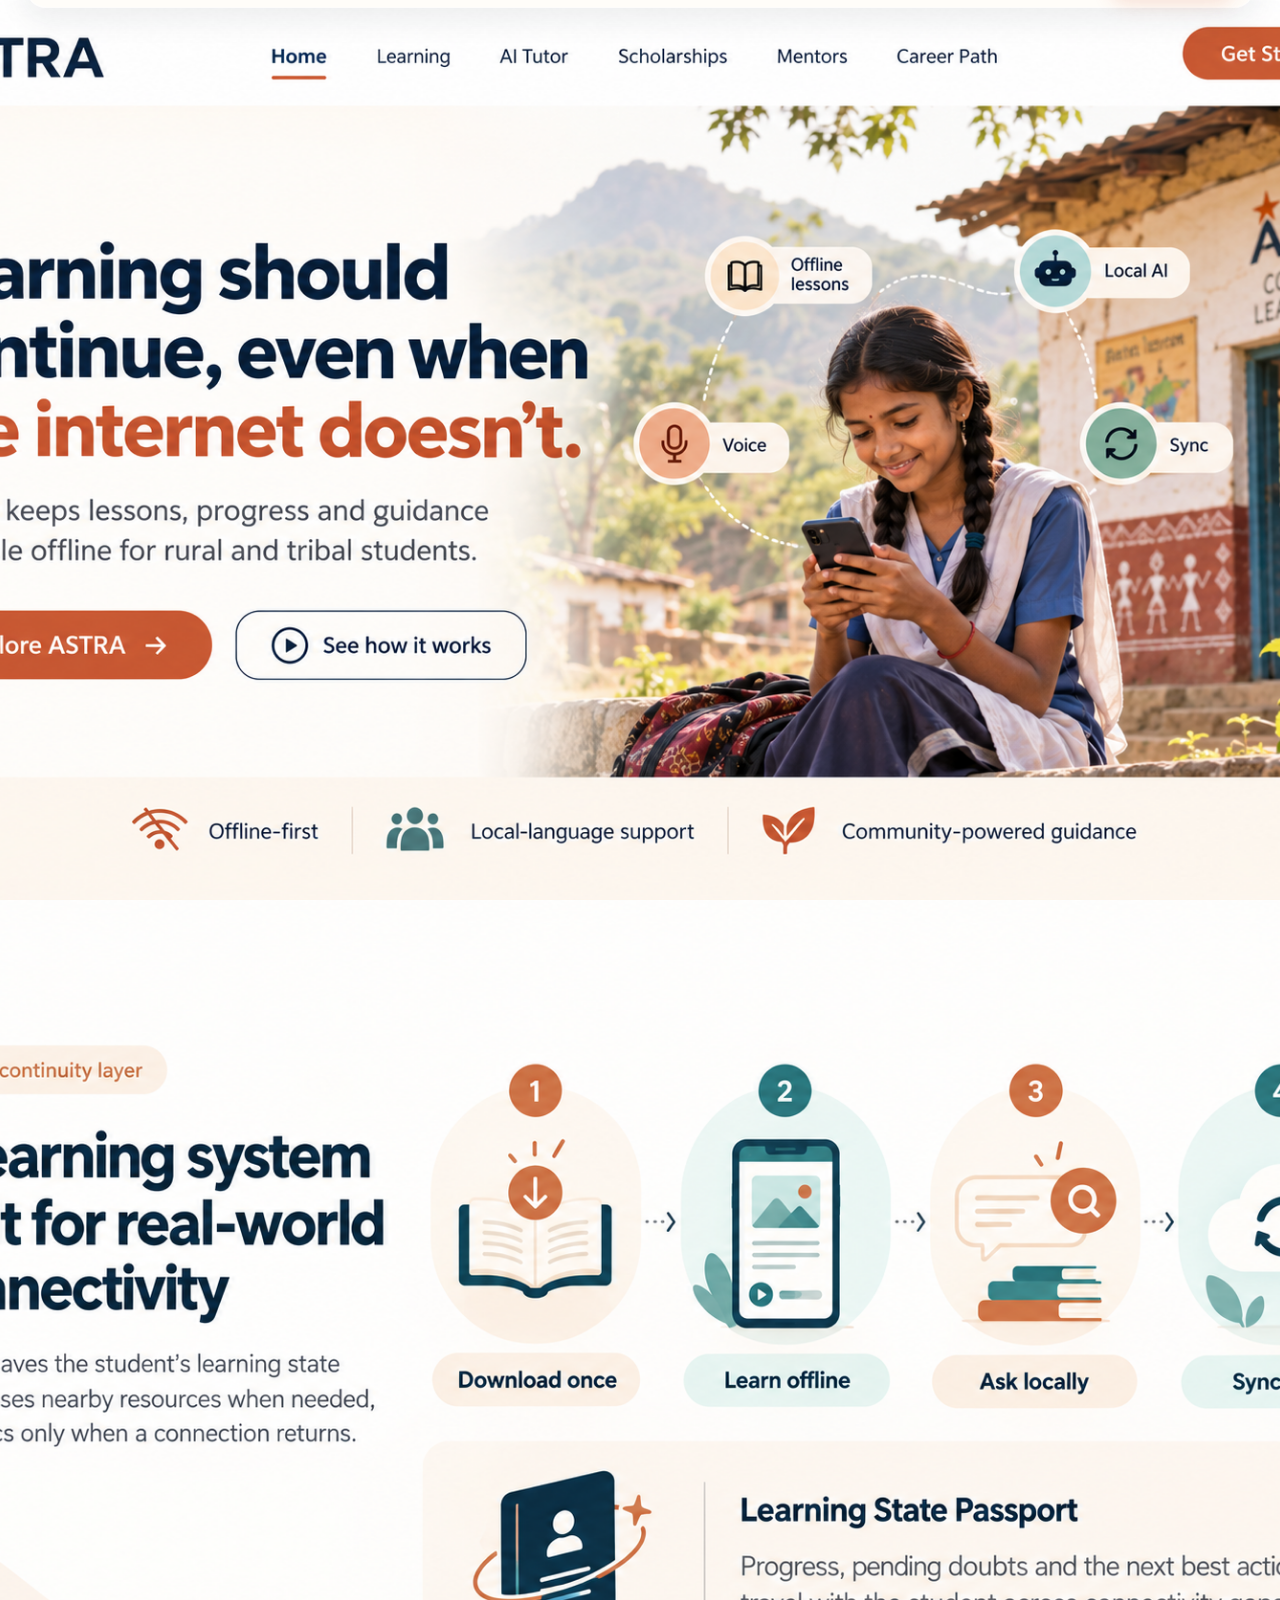
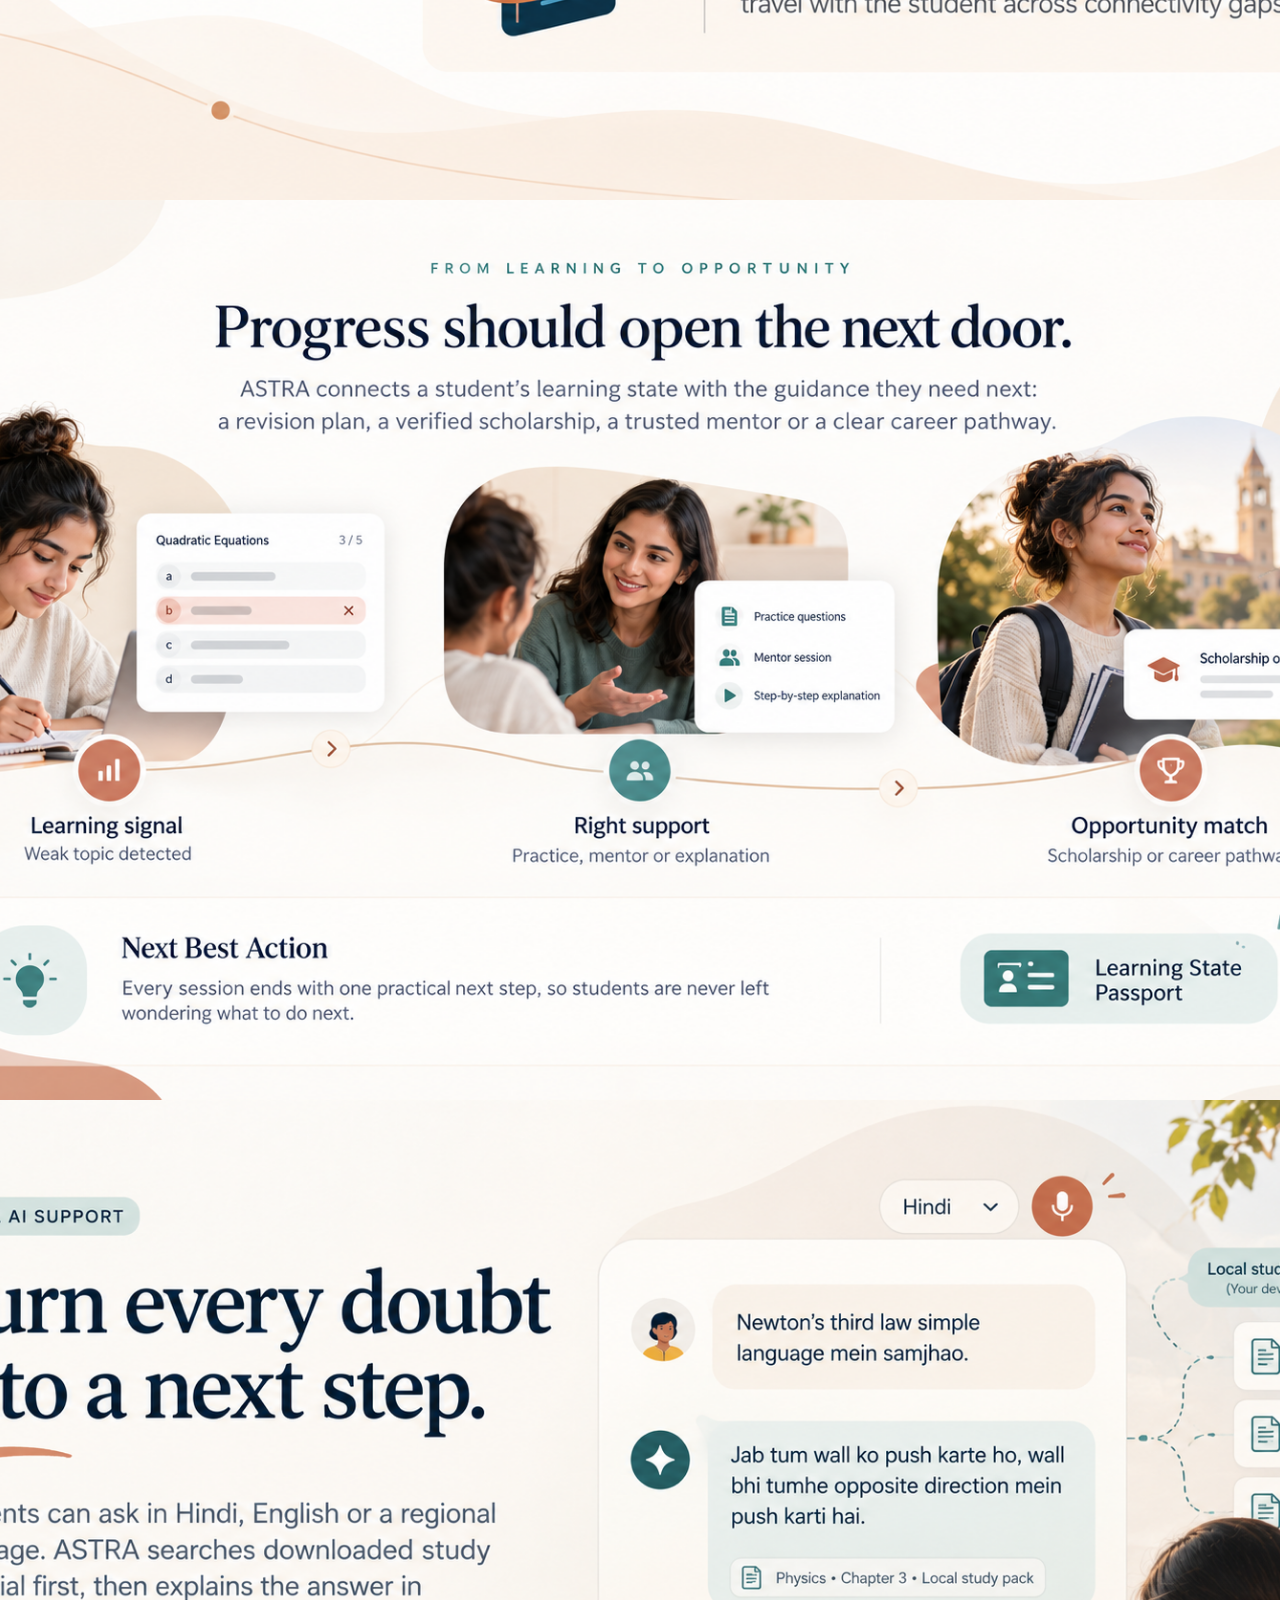
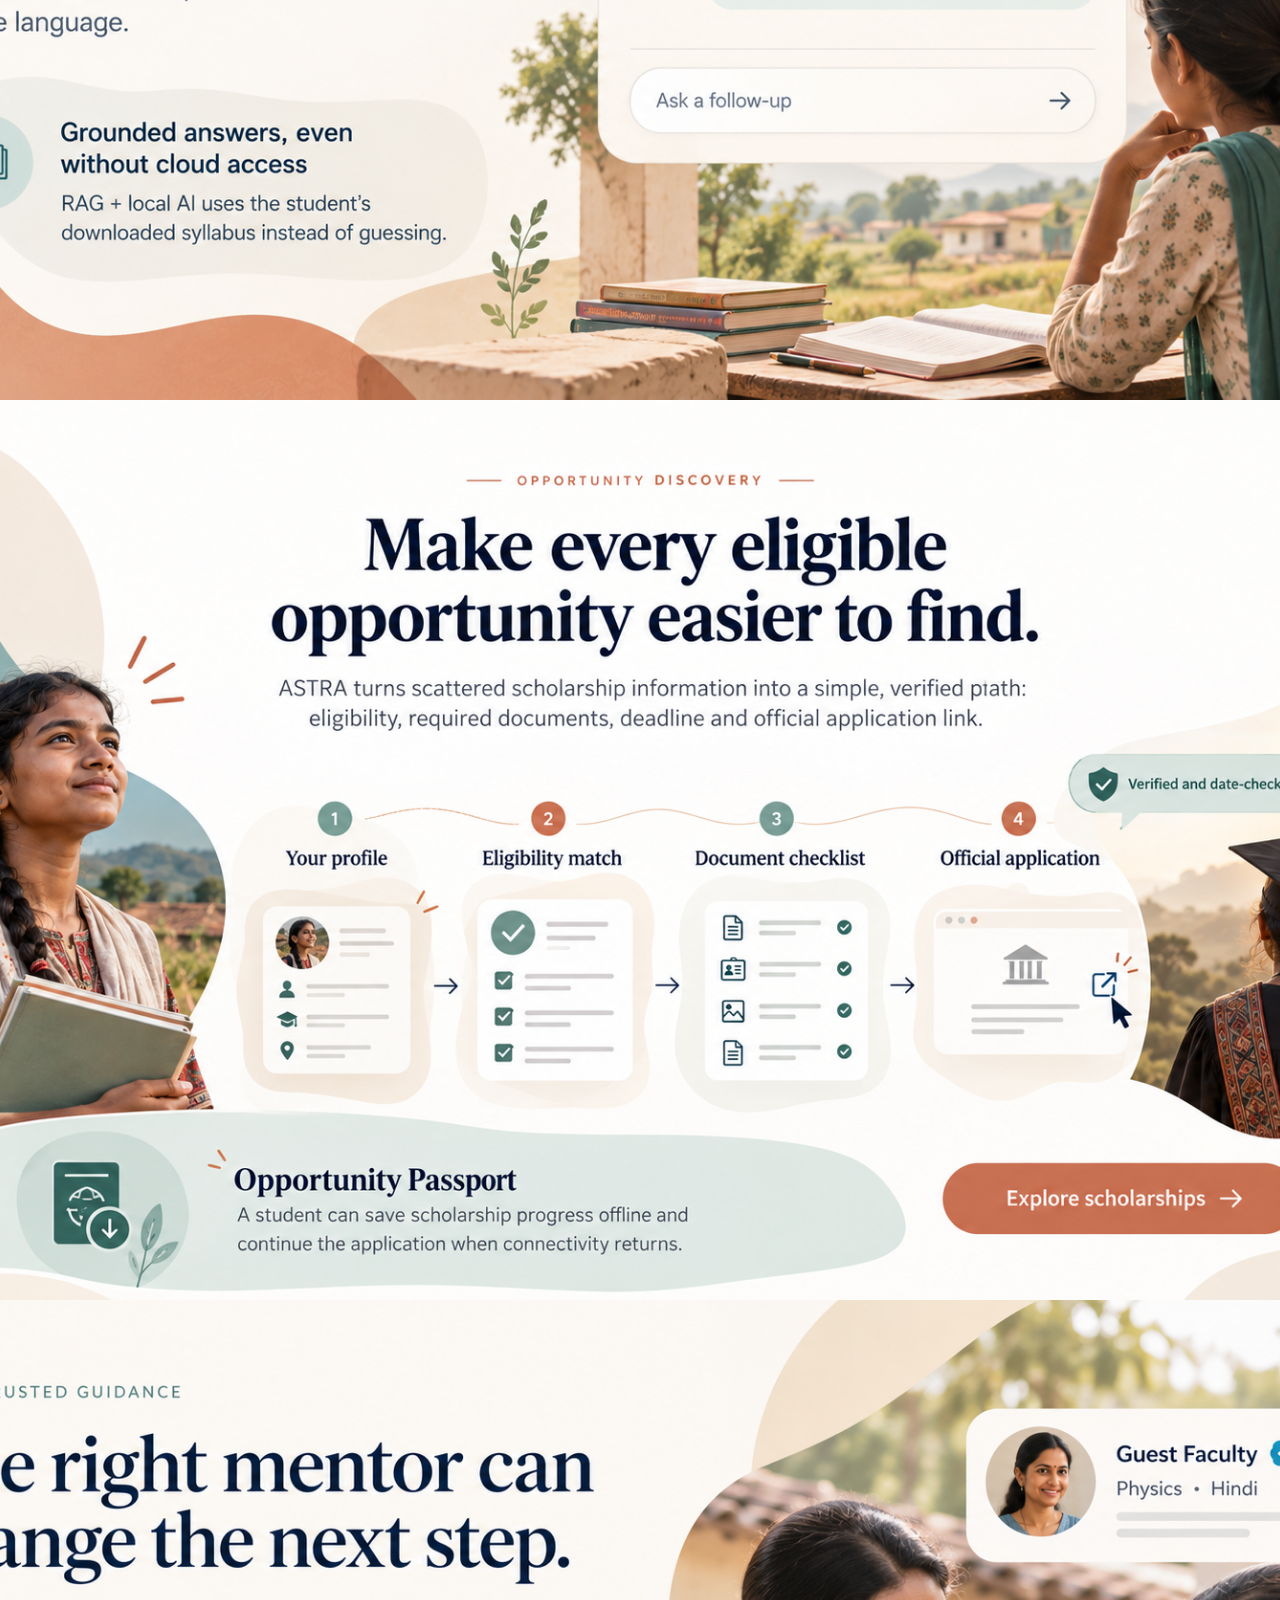
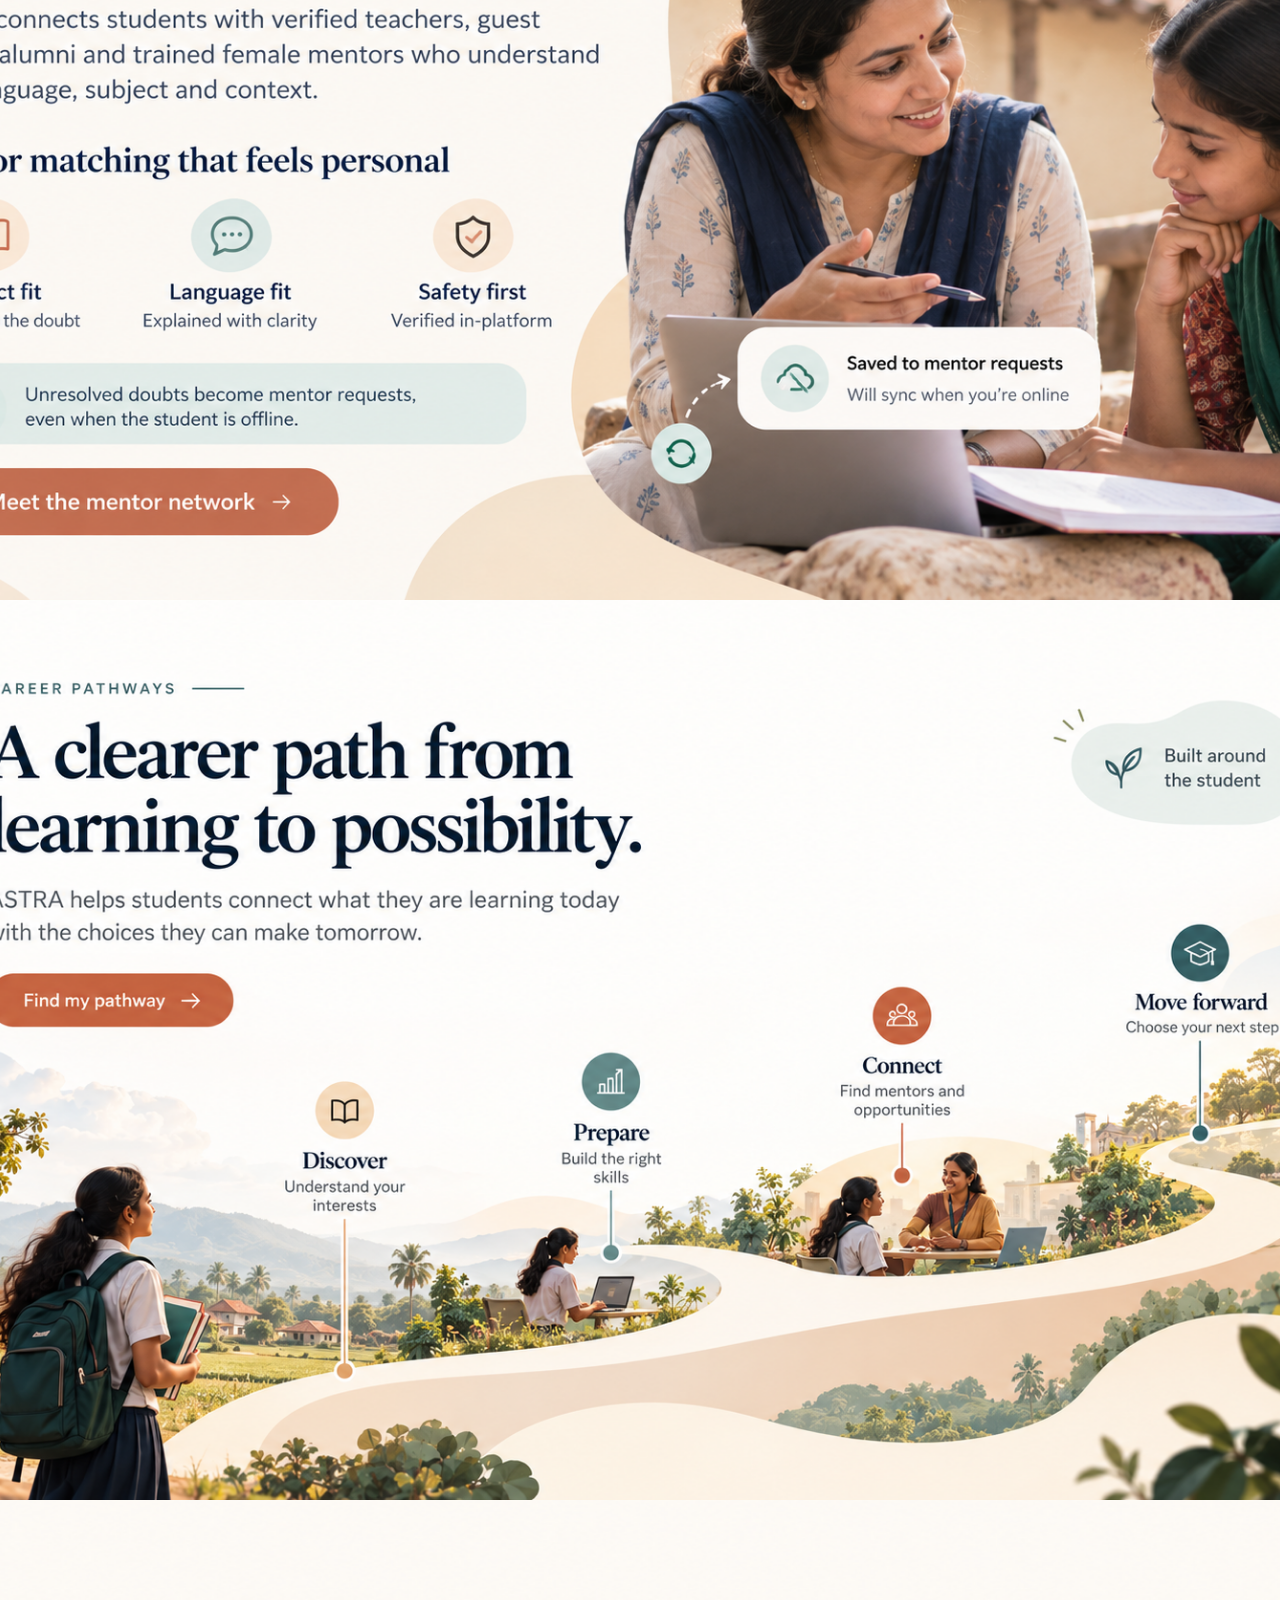
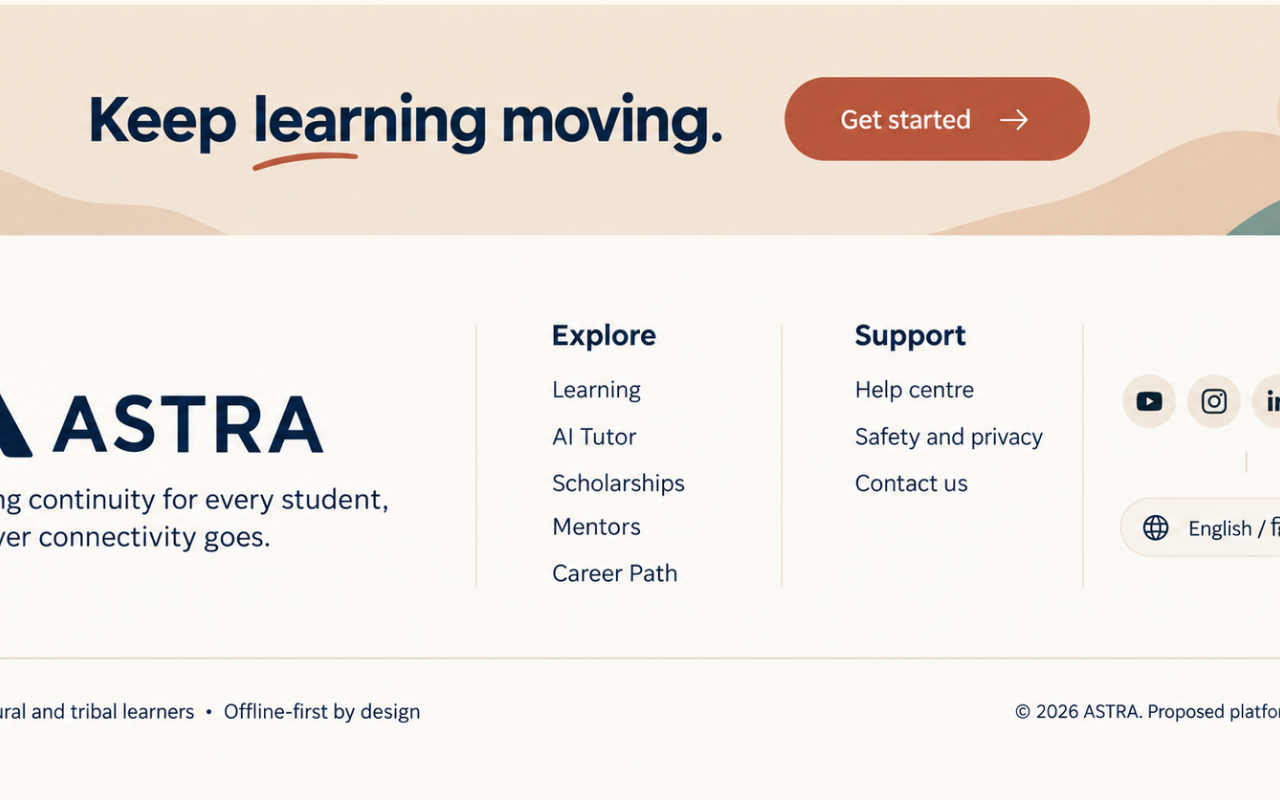
==== index.html @ bdc38dc6 "Add ASTRA website prototype" ====
<!doctype html>
<html lang="en">
  <head>
    <meta charset="UTF-8" />
    <meta name="viewport" content="width=device-width, initial-scale=1.0" />
    <meta name="theme-color" content="#f8f3eb" />
    <meta name="description" content="ASTRA keeps learning moving when connectivity stops." />
    <title>ASTRA - Learning continuity for every student</title>
    <link rel="icon" type="image/svg+xml" href='data:image/svg+xml,%3Csvg xmlns="http://www.w3.org/2000/svg" viewBox="0 0 64 64"%3E%3Crect width="64" height="64" rx="18" fill="%23f8f3eb"/%3E%3Cpath d="M12 48 30 12l22 36h-8l-5-10H25l-5 10zM29 31h7l-4-9z" fill="%230c2947"/%3E%3Ccircle cx="31" cy="8" r="4" fill="%23d6643b"/%3E%3C/svg%3E' />
    <link rel="stylesheet" href="styles.css" />
  </head>
  <body>
    <header class="site-nav" id="site-nav">
      <a class="brand" href="#home" aria-label="ASTRA home"><span class="brand-mark">A</span><span>ASTRA</span></a>
      <nav aria-label="Primary navigation">
        <a class="nav-link active" href="#home">Home</a>
        <a class="nav-link" href="#learning">Learning</a>
        <a class="nav-link" href="#ai-tutor">AI Tutor</a>
        <a class="nav-link" href="#scholarships">Scholarships</a>
        <a class="nav-link" href="#mentors">Mentors</a>
        <a class="nav-link" href="#career">Career Path</a>
      </nav>
      <a class="nav-cta" href="#career">Get Started</a>
      <button class="menu-button" aria-label="Toggle menu" aria-expanded="false">☰</button>
    </header>

    <main>
      <section class="visual-section hero" id="home" aria-label="ASTRA home page">
        <img src="assets/home.png" alt="ASTRA homepage showing a student learning near a community hub" />
        <a class="image-hotspot hero-cta" href="#learning" aria-label="Explore ASTRA"></a>
        <a class="image-hotspot hero-demo" href="#learning" aria-label="See how ASTRA works"></a>
      </section>

      <section class="visual-section" id="learning" aria-label="Offline continuity layer">
        <img src="assets/continuity.png" alt="ASTRA offline learning flow from download to later sync" loading="lazy" />
      </section>

      <section class="visual-section" id="opportunity" aria-label="Learning to opportunity journey">
        <img src="assets/opportunity.png" alt="ASTRA learning signal to support to opportunity journey" loading="lazy" />
      </section>

      <section class="visual-section" id="ai-tutor" aria-label="Local AI support">
        <img src="assets/ai-tutor.png" alt="ASTRA local AI tutor answering a student question from local study material" loading="lazy" />
      </section>

      <section class="visual-section" id="scholarships" aria-label="Scholarship discovery">
        <img src="assets/scholarships.png" alt="ASTRA scholarship discovery and official application journey" loading="lazy" />
      </section>

      <section class="visual-section" id="mentors" aria-label="Trusted mentor guidance">
        <img src="assets/mentors.png" alt="ASTRA mentor guidance with a verified guest faculty mentor" loading="lazy" />
      </section>

      <section class="visual-section" id="career" aria-label="Career pathways">
        <img src="assets/career.png" alt="ASTRA career pathway from discovery to moving forward" loading="lazy" />
      </section>

      <section class="visual-section footer-visual" id="footer" aria-label="ASTRA footer">
        <img src="assets/footer.png" alt="ASTRA footer with support and exploration links" loading="lazy" />
      </section>
    </main>

    <button class="back-top" type="button" aria-label="Back to top">↑</button>
    <script src="script.js"></script>
  </body>
</html>
---- styles.css ----
:root {
  --cream: #f8f3eb;
  --navy: #0c2947;
  --orange: #d6643b;
  --teal: #2c7e83;
  --line: rgba(12, 41, 71, .16);
}

* { box-sizing: border-box; }
html { scroll-behavior: smooth; background: var(--cream); }
body { margin: 0; background: var(--cream); color: var(--navy); font-family: Inter, ui-sans-serif, system-ui, -apple-system, BlinkMacSystemFont, "Segoe UI", sans-serif; }

.site-nav {
  position: fixed;
  inset: 14px 26px auto;
  z-index: 10;
  height: 62px;
  display: flex;
  align-items: center;
  gap: 28px;
  padding: 0 18px 0 20px;
  border: 1px solid rgba(255,255,255,.7);
  border-radius: 20px;
  background: rgba(255, 253, 249, .88);
  box-shadow: 0 12px 30px rgba(20, 41, 54, .08);
  backdrop-filter: blur(18px);
  transform: translateY(-110%);
  transition: transform .35s ease, background .35s ease;
}
.site-nav.is-visible { transform: translateY(0); }
.brand { display: inline-flex; align-items: center; gap: 8px; color: var(--navy); font-size: 1.2rem; font-weight: 850; letter-spacing: -.06em; text-decoration: none; }
.brand-mark { position: relative; display: grid; place-items: center; width: 30px; height: 34px; font-size: 1.55rem; font-weight: 900; line-height: 1; }
.brand-mark::before { content: ""; position: absolute; top: -3px; left: 12px; width: 6px; height: 6px; border-radius: 50%; background: var(--orange); }
nav { display: flex; align-items: center; justify-content: center; gap: 10px; flex: 1; }
.nav-link { position: relative; padding: 8px 12px; color: var(--navy); font-size: .82rem; text-decoration: none; opacity: .82; transition: color .2s, opacity .2s; }
.nav-link:hover, .nav-link.active { color: var(--orange); opacity: 1; }
.nav-link.active::after { content: ""; position: absolute; left: 12px; right: 12px; bottom: 0; height: 2px; border-radius: 9px; background: var(--orange); }
.nav-cta { padding: 12px 20px; border-radius: 999px; color: #fff; background: var(--orange); font-size: .82rem; font-weight: 750; text-decoration: none; box-shadow: 0 8px 18px rgba(214, 100, 59, .18); transition: transform .2s ease, background .2s ease; }
.nav-cta:hover { transform: translateY(-2px); background: #c85732; }
.menu-button { display: none; border: 0; background: transparent; color: var(--navy); font-size: 1.35rem; cursor: pointer; }

main { width: 100%; }
.visual-section { position: relative; min-height: 100svh; overflow: hidden; background: var(--cream); scroll-margin-top: 82px; }
.visual-section img { display: block; width: 100%; height: auto; min-height: 100svh; object-fit: cover; object-position: center; }
.hero { min-height: 100svh; }
.image-hotspot { position: absolute; z-index: 2; border-radius: 999px; }
.hero-cta { left: 4.2%; top: 68%; width: 18%; height: 7%; }
.hero-demo { left: 24%; top: 68%; width: 17%; height: 7%; }
.back-top { position: fixed; right: 22px; bottom: 20px; z-index: 11; display: grid; place-items: center; width: 42px; height: 42px; border: 1px solid var(--line); border-radius: 50%; color: var(--navy); background: rgba(255,253,249,.9); box-shadow: 0 8px 22px rgba(20,41,54,.1); opacity: 0; pointer-events: none; cursor: pointer; transition: opacity .25s, transform .25s; }
.back-top.show { opacity: 1; pointer-events: auto; }
.back-top:hover { transform: translateY(-3px); }

@media (max-width: 900px) {
  .site-nav { inset: 10px 12px auto; height: 56px; gap: 10px; padding: 0 12px; }
  nav { position: absolute; top: 64px; left: 0; right: 0; display: none; flex-direction: column; gap: 2px; padding: 10px; border: 1px solid var(--line); border-radius: 16px; background: rgba(255,253,249,.96); box-shadow: 0 14px 28px rgba(20,41,54,.1); }
  nav.open { display: flex; }
  .nav-link { width: 100%; padding: 10px 14px; }
  .nav-link.active::after { left: 14px; right: auto; width: 22px; }
  .nav-cta { margin-left: auto; padding: 10px 15px; font-size: .75rem; }
  .menu-button { display: block; }
  .visual-section { min-height: 0; }
  .visual-section img { min-height: 0; width: 100%; height: auto; object-fit: contain; }
  .hero { padding-top: 0; }
  .hero-cta, .hero-demo { display: none; }
}

@media (prefers-reduced-motion: reduce) { html { scroll-behavior: auto; } *, *::before, *::after { transition-duration: .01ms !important; animation-duration: .01ms !important; } }
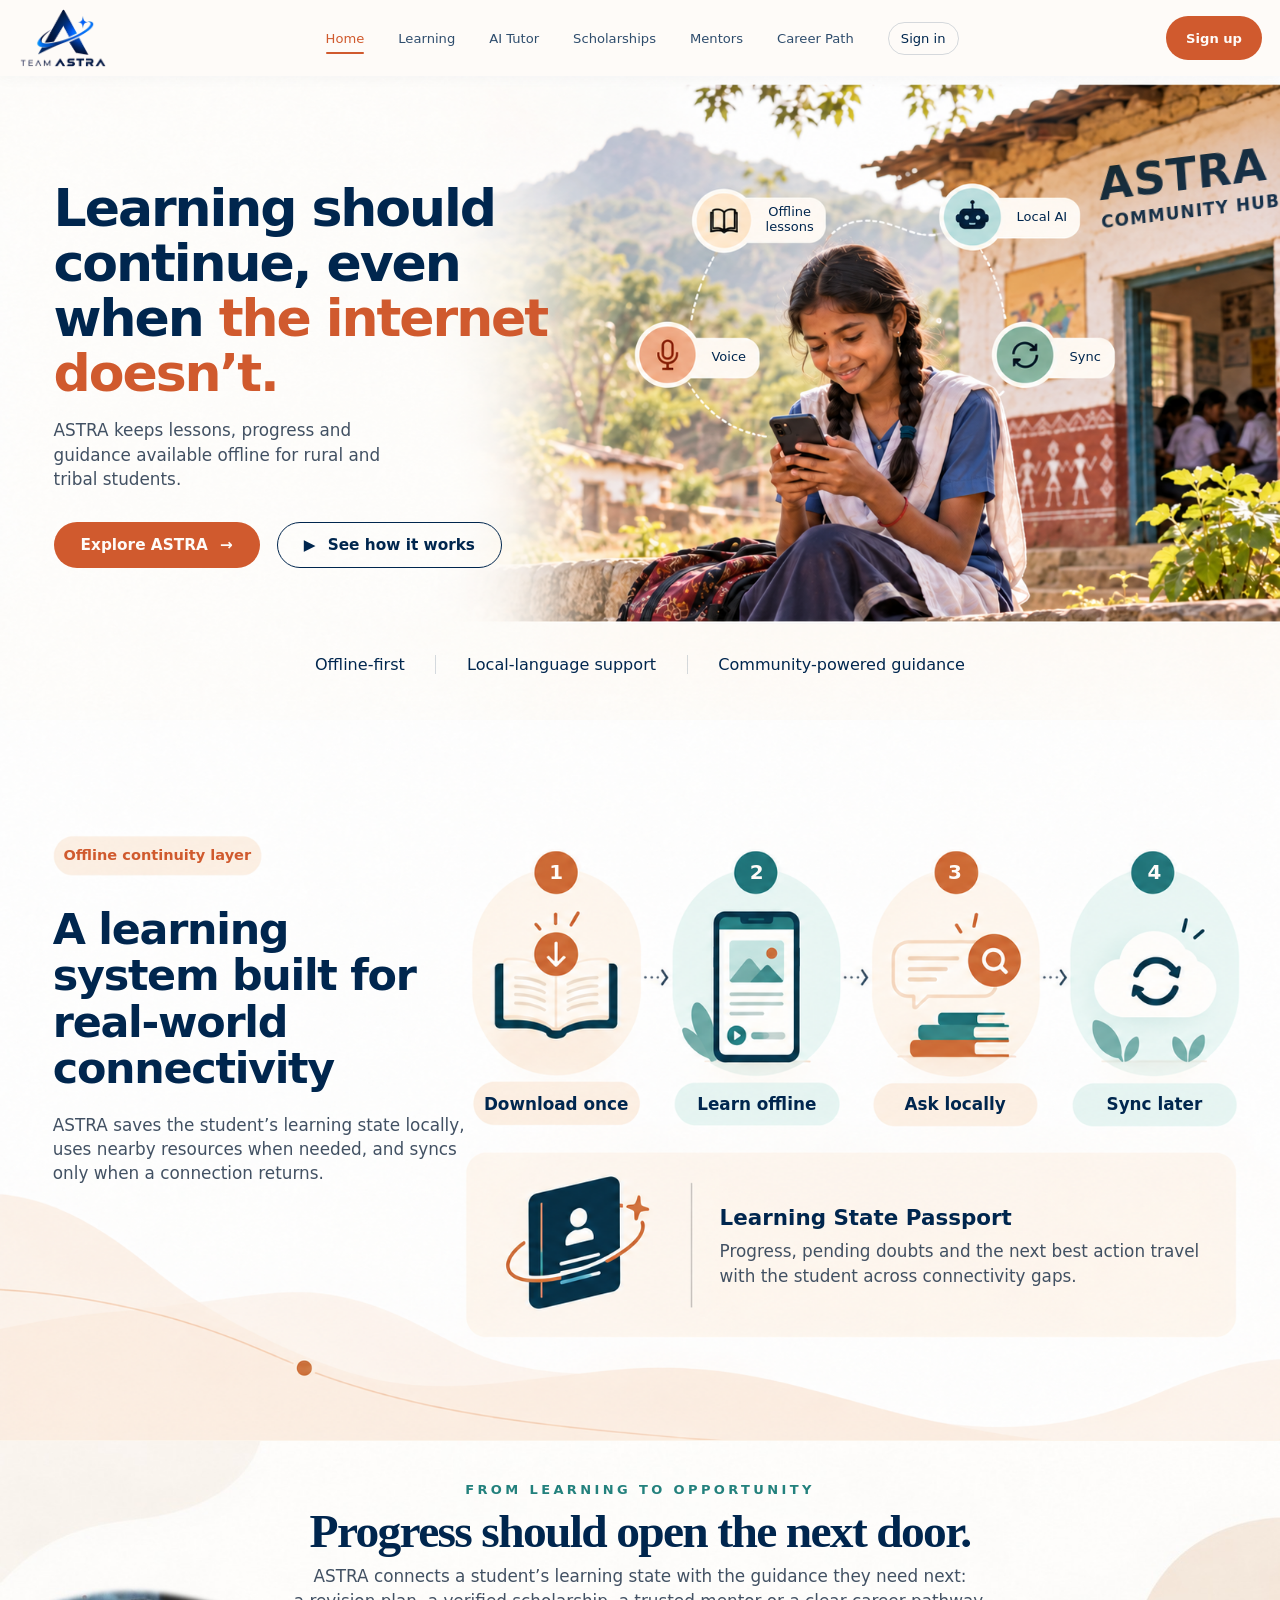
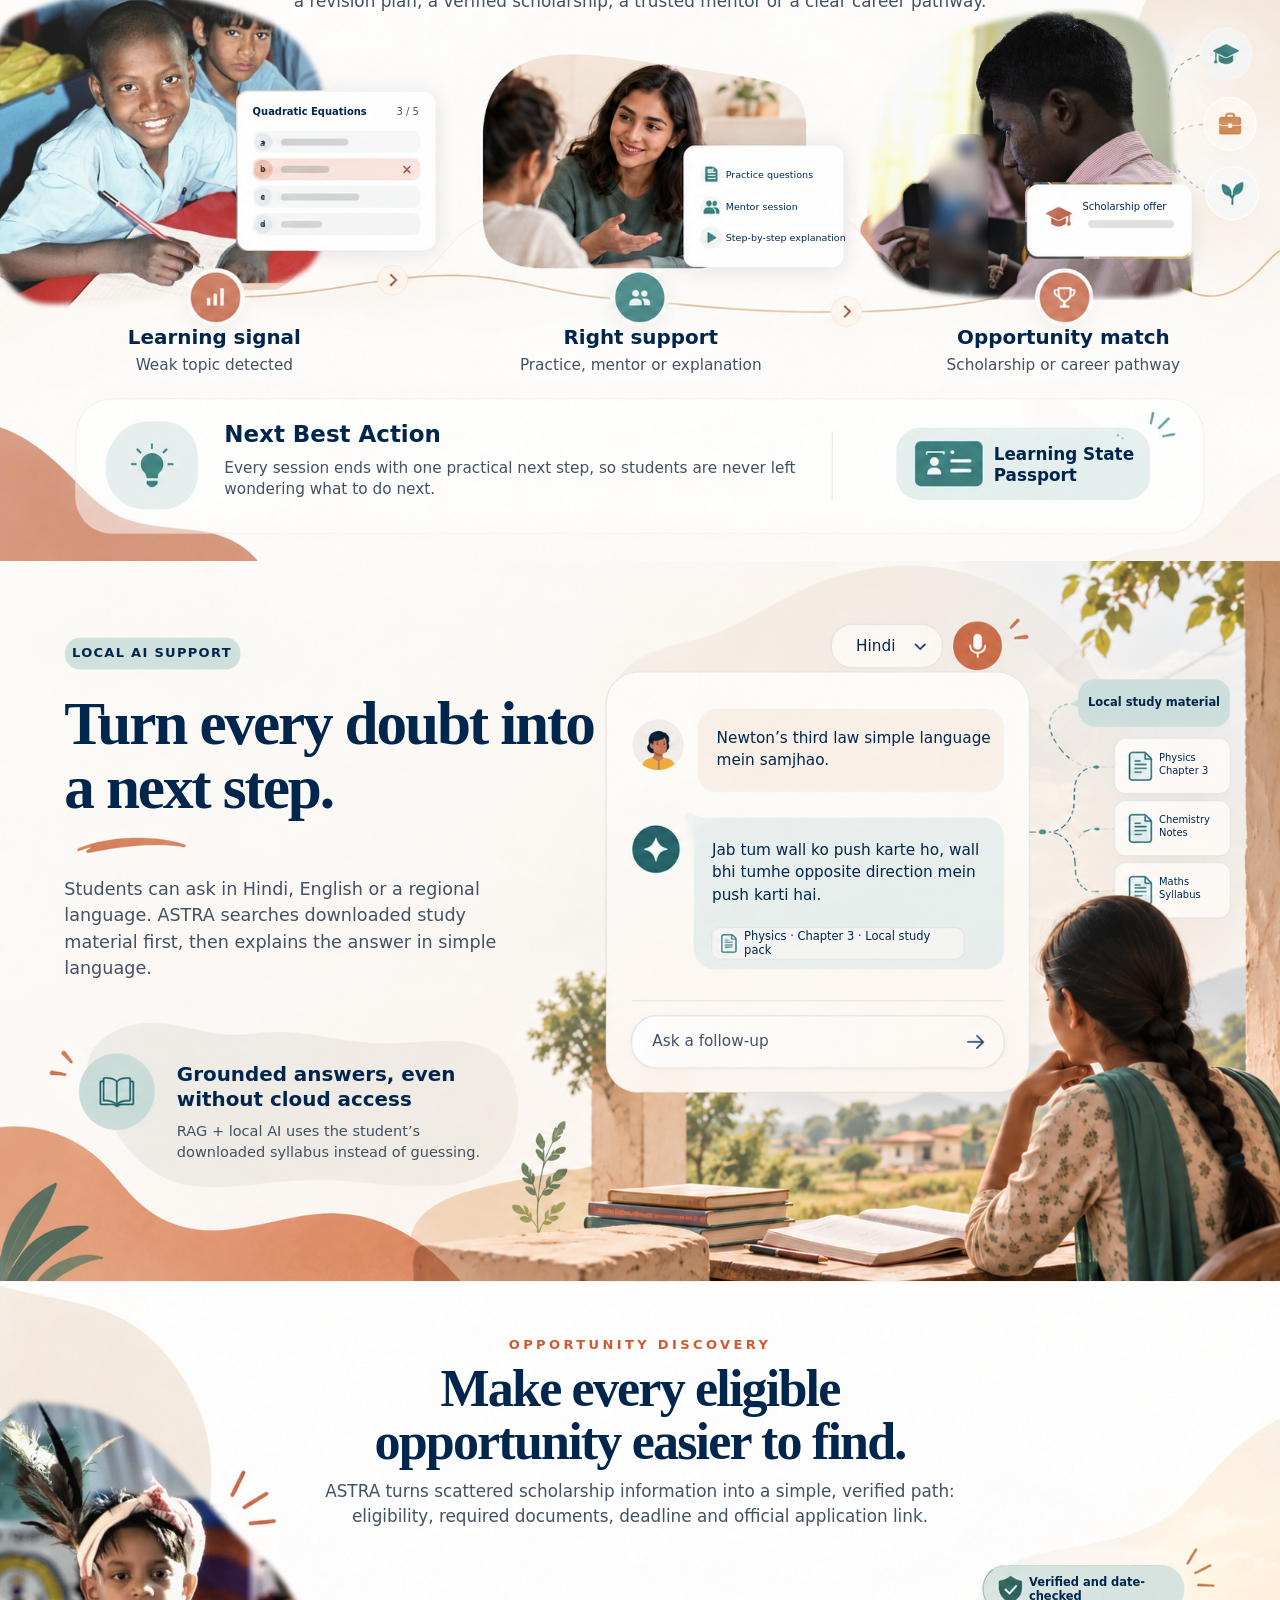
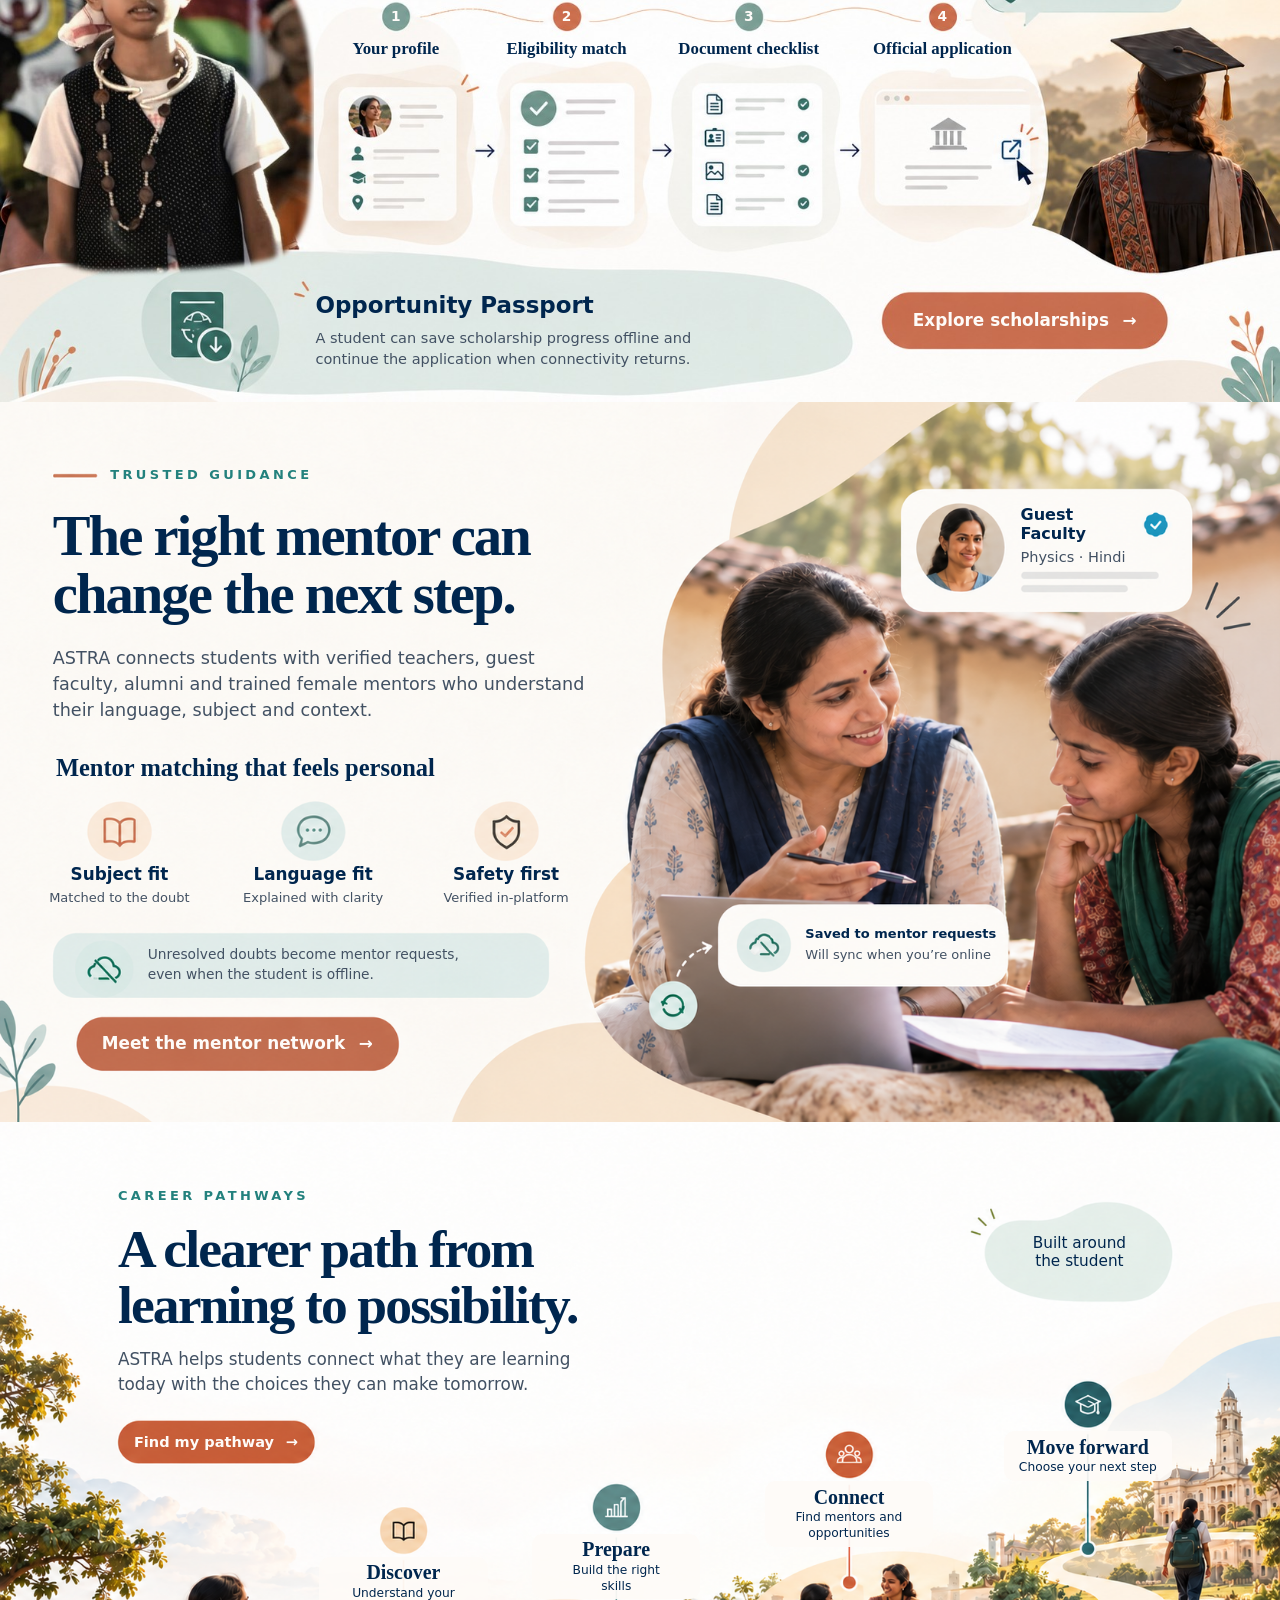
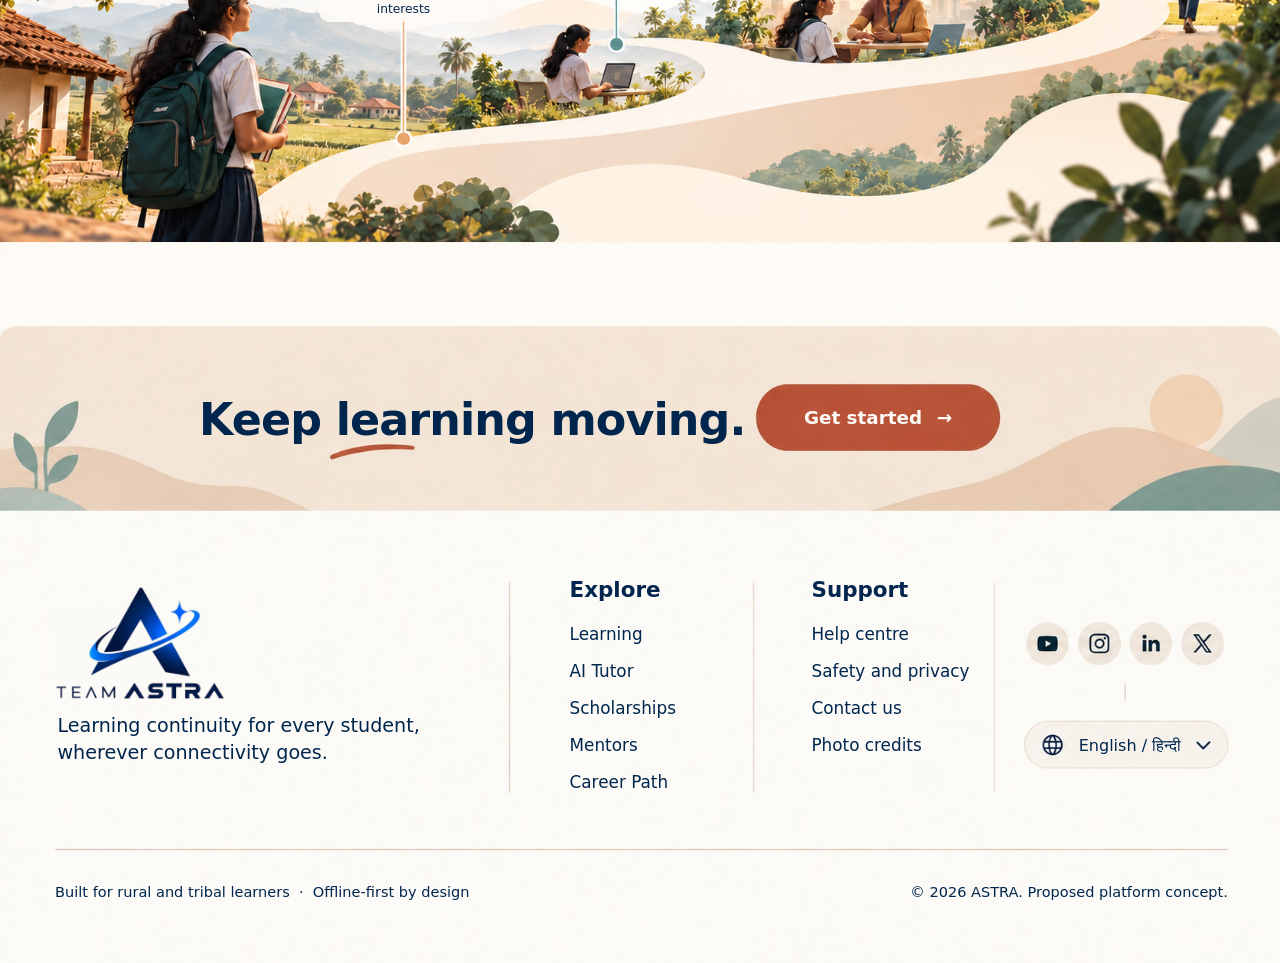
==== commit 205d5ceb: "Rebuild landing page as text over artwork with pinned overlays Replace the text-baked mockup images " ====
--- a/index.html
+++ b/index.html
@@ -1,66 +1,102 @@
 <!doctype html>
 <html lang="en">
-  <head>
-    <meta charset="UTF-8" />
-    <meta name="viewport" content="width=device-width, initial-scale=1.0" />
-    <meta name="theme-color" content="#f8f3eb" />
-    <meta name="description" content="ASTRA keeps learning moving when connectivity stops." />
-    <title>ASTRA - Learning continuity for every student</title>
-    <link rel="icon" type="image/svg+xml" href='data:image/svg+xml,%3Csvg xmlns="http://www.w3.org/2000/svg" viewBox="0 0 64 64"%3E%3Crect width="64" height="64" rx="18" fill="%23f8f3eb"/%3E%3Cpath d="M12 48 30 12l22 36h-8l-5-10H25l-5 10zM29 31h7l-4-9z" fill="%230c2947"/%3E%3Ccircle cx="31" cy="8" r="4" fill="%23d6643b"/%3E%3C/svg%3E' />
-    <link rel="stylesheet" href="styles.css" />
-  </head>
-  <body>
-    <header class="site-nav" id="site-nav">
-      <a class="brand" href="#home" aria-label="ASTRA home"><span class="brand-mark">A</span><span>ASTRA</span></a>
-      <nav aria-label="Primary navigation">
-        <a class="nav-link active" href="#home">Home</a>
-        <a class="nav-link" href="#learning">Learning</a>
-        <a class="nav-link" href="#ai-tutor">AI Tutor</a>
-        <a class="nav-link" href="#scholarships">Scholarships</a>
-        <a class="nav-link" href="#mentors">Mentors</a>
-        <a class="nav-link" href="#career">Career Path</a>
-      </nav>
-      <a class="nav-cta" href="#career">Get Started</a>
-      <button class="menu-button" aria-label="Toggle menu" aria-expanded="false">☰</button>
-    </header>
+<head>
+  <meta charset="UTF-8" />
+  <meta name="viewport" content="width=device-width, initial-scale=1, viewport-fit=cover" />
+  <meta name="theme-color" content="#f8f3eb" />
+  <meta name="description" content="ASTRA keeps learning moving when connectivity stops." />
+  <title>ASTRA — Learning continuity for every student</title>
+  <link rel="stylesheet" href="tokens.css" />
+  <link rel="stylesheet" href="styles.css" />
+</head>
+<body>
+  <header class="site-nav" id="site-nav">
+    <a class="brand" href="#home" aria-label="ASTRA home"><img class="brand-logo" src="assets/team-astra-logo.png" width="748" height="504" alt="Team ASTRA" /></a>
+    <nav id="primary-nav" aria-label="Primary navigation">
+      <a class="nav-link active" href="#home">Home</a><a class="nav-link" href="#learning">Learning</a><a class="nav-link" href="#ai-tutor">AI Tutor</a><a class="nav-link" href="#scholarships">Scholarships</a><a class="nav-link" href="#mentors">Mentors</a><a class="nav-link" href="#career">Career Path</a><a class="nav-link nav-signin" href="auth.html?mode=signin">Sign in</a>
+    </nav>
+    <a class="nav-cta" href="auth.html?mode=signup">Sign up</a>
+    <button class="menu-button" type="button" aria-controls="primary-nav" aria-label="Toggle menu" aria-expanded="false">☰</button>
+  </header>
 
-    <main>
-      <section class="visual-section hero" id="home" aria-label="ASTRA home page">
-        <img src="assets/home.png" alt="ASTRA homepage showing a student learning near a community hub" />
-        <a class="image-hotspot hero-cta" href="#learning" aria-label="Explore ASTRA"></a>
-        <a class="image-hotspot hero-demo" href="#learning" aria-label="See how ASTRA works"></a>
-      </section>
+  <main>
+    <section class="scene hero" id="home">
+      <img class="scene-art" src="assets/home-plate.png" width="1672" height="940" alt="Student using ASTRA beside a rural community learning hub" />
+      <div class="hero-copy">
+        <h1>Learning should continue, even when <em>the internet doesn’t.</em></h1>
+        <p>ASTRA keeps lessons, progress and guidance available offline for rural and tribal students.</p>
+        <div class="actions"><a class="button primary" href="#learning">Explore ASTRA <span>→</span></a><a class="button secondary" href="#learning"><span aria-hidden="true">▶</span> See how it works</a></div>
+      </div>
+      <ul class="hero-orbit" aria-label="ASTRA capabilities"><li>Offline lessons</li><li>Local AI</li><li>Voice</li><li>Sync</li></ul>
+      <span class="hub-sign">ASTRA<small>Community Hub</small></span>
+      <ul class="hero-strip"><li>Offline-first</li><li>Local-language support</li><li>Community-powered guidance</li></ul>
+    </section>
 
-      <section class="visual-section" id="learning" aria-label="Offline continuity layer">
-        <img src="assets/continuity.png" alt="ASTRA offline learning flow from download to later sync" loading="lazy" />
-      </section>
+    <section class="scene continuity" id="learning">
+      <img class="scene-art" src="assets/continuity-plate.png" width="1672" height="941" alt="Four-step offline learning continuity illustration" />
+      <div class="intro"><span class="eyebrow pill">Offline continuity layer</span><h2>A learning system built for real-world connectivity</h2><p>ASTRA saves the student’s learning state locally, uses nearby resources when needed, and syncs only when a connection returns.</p></div>
+      <ol class="step-row"><li><b>1</b><strong>Download once</strong></li><li><b>2</b><strong>Learn offline</strong></li><li><b>3</b><strong>Ask locally</strong></li><li><b>4</b><strong>Sync later</strong></li></ol>
+      <div class="passport"><h3>Learning State Passport</h3><p>Progress, pending doubts and the next best action travel with the student across connectivity gaps.</p></div>
+    </section>
 
-      <section class="visual-section" id="opportunity" aria-label="Learning to opportunity journey">
-        <img src="assets/opportunity.png" alt="ASTRA learning signal to support to opportunity journey" loading="lazy" />
-      </section>
+    <section class="scene opportunity" id="opportunity">
+      <img class="scene-art" src="assets/opportunity-plate-boys.jpg" width="1672" height="941" alt="A schoolboy practising in class, a mentor guiding a student, and a tribal student applying online, linked as one learning journey" />
+      <header class="center-head"><span class="eyebrow">From learning to opportunity</span><h2>Progress should open the next door.</h2><p>ASTRA connects a student’s learning state with the guidance they need next:<br>a revision plan, a verified scholarship, a trusted mentor or a clear career pathway.</p></header>
+      <div class="journey-labels"><div><h3>Learning signal</h3><p>Weak topic detected</p></div><div><h3>Right support</h3><p>Practice, mentor or explanation</p></div><div><h3>Opportunity match</h3><p>Scholarship or career pathway</p></div></div>
+      <div class="journey-ui" aria-label="Examples of ASTRA guidance">
+        <span class="quiz"><strong>Quadratic Equations</strong><small>3 / 5</small><i>a</i><i>b</i><i>c</i><i>d</i></span>
+        <span class="support-options"><span>Practice questions</span><span>Mentor session</span><span>Step-by-step explanation</span></span>
+        <span class="scholarship-offer">Scholarship offer</span>
+      </div>
+      <div class="next-action"><h3>Next Best Action</h3><p>Every session ends with one practical next step, so students are never left wondering what to do next.</p><strong>Learning State<br>Passport</strong></div>
+    </section>
 
-      <section class="visual-section" id="ai-tutor" aria-label="Local AI support">
-        <img src="assets/ai-tutor.png" alt="ASTRA local AI tutor answering a student question from local study material" loading="lazy" />
-      </section>
+    <section class="scene tutor" id="ai-tutor">
+      <img class="scene-art" src="assets/ai-tutor-plate.png" width="1672" height="941" alt="ASTRA local AI tutor interface beside a student" />
+      <div class="intro"><span class="eyebrow pill teal">Local AI support</span><h2>Turn every doubt into a next step.</h2><p>Students can ask in Hindi, English or a regional language. ASTRA searches downloaded study material first, then explains the answer in simple language.</p></div>
+      <div class="grounded"><h3>Grounded answers, even without cloud access</h3><p>RAG + local AI uses the student’s downloaded syllabus instead of guessing.</p></div>
+      <div class="chat-copy"><span class="language">Hindi</span><p class="question">Newton’s third law simple language mein samjhao.</p><p class="answer">Jab tum wall ko push karte ho, wall bhi tumhe opposite direction mein push karti hai.</p><small>Physics · Chapter 3 · Local study pack</small><span class="follow">Ask a follow-up</span></div>
+      <div class="sources"><strong>Local study material</strong><span>Physics<br>Chapter 3</span><span>Chemistry<br>Notes</span><span>Maths<br>Syllabus</span></div>
+    </section>
 
-      <section class="visual-section" id="scholarships" aria-label="Scholarship discovery">
-        <img src="assets/scholarships.png" alt="ASTRA scholarship discovery and official application journey" loading="lazy" />
-      </section>
+    <section class="scene scholarships" id="scholarships">
+      <img class="scene-art" src="assets/scholarships-plate-boys.jpg" width="1672" height="941" alt="A Gond tribal boy in traditional dress beside the scholarship discovery journey" />
+      <header class="center-head"><span class="eyebrow orange">Opportunity discovery</span><h2>Make every eligible<br>opportunity easier to find.</h2><p>ASTRA turns scattered scholarship information into a simple, verified path:<br>eligibility, required documents, deadline and official application link.</p></header>
+      <span class="verified">Verified and date-checked</span>
+      <ol class="scholar-steps"><li><b>1</b><strong>Your profile</strong></li><li><b>2</b><strong>Eligibility match</strong></li><li><b>3</b><strong>Document checklist</strong></li><li><b>4</b><strong>Official application</strong></li></ol>
+      <div class="opportunity-passport"><h3>Opportunity Passport</h3><p>A student can save scholarship progress offline and<br>continue the application when connectivity returns.</p></div>
+      <a class="button primary plate-button scholarship-cta" href="#footer">Explore scholarships <span>→</span></a>
+    </section>
 
-      <section class="visual-section" id="mentors" aria-label="Trusted mentor guidance">
-        <img src="assets/mentors.png" alt="ASTRA mentor guidance with a verified guest faculty mentor" loading="lazy" />
-      </section>
+    <section class="scene mentors" id="mentors">
+      <img class="scene-art" src="assets/mentors-plate.png" width="1672" height="941" alt="Teacher mentoring a student" />
+      <div class="intro"><span class="eyebrow">Trusted guidance</span><h2>The right mentor can change the next step.</h2><p>ASTRA connects students with verified teachers, guest faculty, alumni and trained female mentors who understand their language, subject and context.</p></div>
+      <h3 class="match-title">Mentor matching that feels personal</h3>
+      <div class="mentor-features"><div><strong>Subject fit</strong><span>Matched to the doubt</span></div><div><strong>Language fit</strong><span>Explained with clarity</span></div><div><strong>Safety first</strong><span>Verified in-platform</span></div></div>
+      <p class="offline-request">Unresolved doubts become mentor requests,<br>even when the student is offline.</p>
+      <a class="button primary plate-button mentor-cta" href="#footer">Meet the mentor network <span>→</span></a>
+      <div class="mentor-card"><strong>Guest Faculty <span class="visually-hidden">(verified)</span></strong><span>Physics · Hindi</span></div><div class="saved-card"><strong>Saved to mentor requests</strong><span>Will sync when you’re online</span></div>
+    </section>
 
-      <section class="visual-section" id="career" aria-label="Career pathways">
-        <img src="assets/career.png" alt="ASTRA career pathway from discovery to moving forward" loading="lazy" />
-      </section>
+    <section class="scene career" id="career">
+      <img class="scene-art" src="assets/career-plate.png" width="1672" height="941" alt="Career pathway winding from a village to higher education" />
+      <div class="intro"><span class="eyebrow">Career pathways</span><h2>A clearer path from learning to possibility.</h2><p>ASTRA helps students connect what they are learning today with the choices they can make tomorrow.</p></div>
+      <a class="button primary plate-button career-cta" href="#footer">Find my pathway <span>→</span></a>
+      <span class="student-built">Built around<br>the student</span>
+      <ol class="career-steps"><li><strong>Discover</strong><span>Understand your<br>interests</span></li><li><strong>Prepare</strong><span>Build the right<br>skills</span></li><li><strong>Connect</strong><span>Find mentors and<br>opportunities</span></li><li><strong>Move forward</strong><span>Choose your next step</span></li></ol>
+    </section>
 
-      <section class="visual-section footer-visual" id="footer" aria-label="ASTRA footer">
-        <img src="assets/footer.png" alt="ASTRA footer with support and exploration links" loading="lazy" />
-      </section>
-    </main>
-
-    <button class="back-top" type="button" aria-label="Back to top">↑</button>
-    <script src="script.js"></script>
-  </body>
+    <footer class="scene footer" id="footer">
+      <img class="scene-art" src="assets/footer-plate-logo.jpg" width="1672" height="941" alt="" />
+      <div class="footer-cta"><h2>Keep learning moving.</h2><a class="button primary plate-button footer-button" href="auth.html?mode=signup">Get started <span>→</span></a></div>
+      <div class="footer-brand"><img src="assets/team-astra-logo.png" width="748" height="504" alt="Team ASTRA" /><p>Learning continuity for every student,<br>wherever connectivity goes.</p></div>
+      <div class="footer-links explore"><h3>Explore</h3><a href="#learning">Learning</a><a href="#ai-tutor">AI Tutor</a><a href="#scholarships">Scholarships</a><a href="#mentors">Mentors</a><a href="#career">Career Path</a></div>
+      <div class="footer-links support"><h3>Support</h3><a href="#footer">Help centre</a><a href="#footer">Safety and privacy</a><a href="#footer">Contact us</a><a href="credits.html">Photo credits</a></div>
+      <span class="language-choice">English / हिन्दी</span>
+      <p class="footer-note">Built for rural and tribal learners&nbsp; · &nbsp;Offline-first by design</p><p class="copyright">© 2026 ASTRA. Proposed platform concept.</p>
+    </footer>
+  </main>
+  <button class="back-top" type="button" aria-label="Back to top">↑</button>
+  <script src="script.js"></script>
+</body>
 </html>
--- a/tokens.css
+++ b/tokens.css
@@ -0,0 +1,40 @@
+:root {
+  --color-paper: oklch(97% 0.016 74);
+  --color-white: oklch(99% 0.005 75);
+  --color-card: oklch(100% 0 0);
+  --color-ink: oklch(27% 0.085 252);
+  --color-muted: oklch(43% 0.035 252);
+  --color-accent: oklch(61% 0.16 40);
+  --color-accent-hover: oklch(55% 0.16 40);
+  --color-accent-ink: oklch(99% 0.005 75);
+  --color-teal: oklch(55% 0.085 190);
+  --color-pill-warm: oklch(92% 0.035 58 / .9);
+  --color-pill-teal: oklch(86% 0.035 188 / .85);
+  --color-line: oklch(27% 0.085 252 / .16);
+  --color-glass: oklch(99% 0.005 75 / .92);
+  --color-focus: oklch(27% 0.085 252);
+  --color-shadow-soft: oklch(27% 0.05 245 / .04);
+  --color-shadow: oklch(27% 0.05 245 / .1);
+  --font-display: Georgia, "Times New Roman", serif;
+  --font-body: Inter, ui-sans-serif, system-ui, sans-serif;
+  --space-xs: .25rem;
+  --space-sm: .5rem;
+  --space-md: 1rem;
+  --space-lg: 1.5rem;
+  --space-xl: 2rem;
+  --space-2xl: 3rem;
+  --space-3xl: 4rem;
+  --text-sm: clamp(.7rem, .78vw, .9rem);
+  --text-body: clamp(.86rem, 1.25vw, 1.35rem);
+  --text-h3: clamp(1rem, 1.55vw, 1.8rem);
+  --text-h2: clamp(1.85rem, 3.7vw, 4.2rem);
+  --text-display: clamp(2rem, 4vw, 4.6rem);
+  --radius-sm: .75rem;
+  --radius-pill: 999px;
+  --rule-thin: 1px;
+  --dur-short: 160ms;
+  --dur-med: 320ms;
+  --ease-out: cubic-bezier(.16, 1, .3, 1);
+  --ease-in: cubic-bezier(.7, 0, .84, 0);
+  --ease-in-out: cubic-bezier(.65, 0, .35, 1);
+}
--- a/styles.css
+++ b/styles.css
@@ -1,67 +1,299 @@
-:root {
-  --cream: #f8f3eb;
-  --navy: #0c2947;
-  --orange: #d6643b;
-  --teal: #2c7e83;
-  --line: rgba(12, 41, 71, .16);
-}
-
+/* Hallmark · pre-emit critique: P5 H4 E4 S5 R4 V4 */
+/* Hallmark · genre: playful · macrostructure: Narrative Workflow · theme: preserved ASTRA · enrichment: edited photographic plates · nav: preserved · footer: preserved */
 * { box-sizing: border-box; }
-html { scroll-behavior: smooth; background: var(--cream); }
-body { margin: 0; background: var(--cream); color: var(--navy); font-family: Inter, ui-sans-serif, system-ui, -apple-system, BlinkMacSystemFont, "Segoe UI", sans-serif; }
+[hidden] { display: none !important; }
+html, body { margin: 0; overflow-x: clip; scroll-behavior: auto; background: var(--color-paper); }
+body { color: var(--color-ink); font-family: var(--font-body); }
+a { color: inherit; }
+h1, h2, h3, p { margin-block-start: 0; }
+h1, h2 { overflow-wrap: anywhere; min-width: 0; }
+.visually-hidden { position: absolute !important; width: 1px; height: 1px; overflow: hidden; clip-path: inset(50%); white-space: nowrap; }
 
 .site-nav {
-  position: fixed;
-  inset: 14px 26px auto;
-  z-index: 10;
-  height: 62px;
-  display: flex;
-  align-items: center;
-  gap: 28px;
-  padding: 0 18px 0 20px;
-  border: 1px solid rgba(255,255,255,.7);
-  border-radius: 20px;
-  background: rgba(255, 253, 249, .88);
-  box-shadow: 0 12px 30px rgba(20, 41, 54, .08);
-  backdrop-filter: blur(18px);
-  transform: translateY(-110%);
-  transition: transform .35s ease, background .35s ease;
-}
-.site-nav.is-visible { transform: translateY(0); }
-.brand { display: inline-flex; align-items: center; gap: 8px; color: var(--navy); font-size: 1.2rem; font-weight: 850; letter-spacing: -.06em; text-decoration: none; }
-.brand-mark { position: relative; display: grid; place-items: center; width: 30px; height: 34px; font-size: 1.55rem; font-weight: 900; line-height: 1; }
-.brand-mark::before { content: ""; position: absolute; top: -3px; left: 12px; width: 6px; height: 6px; border-radius: 50%; background: var(--orange); }
+  position: fixed; inset: 0 0 auto; z-index: 20; min-height: 76px;
+  display: flex; align-items: center; gap: 28px; padding: 0 18px 0 20px;
+  border: 0; border-radius: 0; background: var(--color-white);
+  box-shadow: 0 2px 14px var(--color-shadow-soft); transform: none;
+  transition: box-shadow var(--dur-med) var(--ease-out);
+}
+.site-nav.is-visible { box-shadow: 0 12px 30px var(--color-shadow); }
+.brand { display: inline-flex; align-items: center; gap: 8px; font-size: 1.2rem; font-weight: 850; letter-spacing: -.06em; text-decoration: none; white-space: nowrap; }
+.brand-logo { display: block; width: auto; height: 58px; }
 nav { display: flex; align-items: center; justify-content: center; gap: 10px; flex: 1; }
-.nav-link { position: relative; padding: 8px 12px; color: var(--navy); font-size: .82rem; text-decoration: none; opacity: .82; transition: color .2s, opacity .2s; }
-.nav-link:hover, .nav-link.active { color: var(--orange); opacity: 1; }
-.nav-link.active::after { content: ""; position: absolute; left: 12px; right: 12px; bottom: 0; height: 2px; border-radius: 9px; background: var(--orange); }
-.nav-cta { padding: 12px 20px; border-radius: 999px; color: #fff; background: var(--orange); font-size: .82rem; font-weight: 750; text-decoration: none; box-shadow: 0 8px 18px rgba(214, 100, 59, .18); transition: transform .2s ease, background .2s ease; }
-.nav-cta:hover { transform: translateY(-2px); background: #c85732; }
-.menu-button { display: none; border: 0; background: transparent; color: var(--navy); font-size: 1.35rem; cursor: pointer; }
-
-main { width: 100%; }
-.visual-section { position: relative; min-height: 100svh; overflow: hidden; background: var(--cream); scroll-margin-top: 82px; }
-.visual-section img { display: block; width: 100%; height: auto; min-height: 100svh; object-fit: cover; object-position: center; }
-.hero { min-height: 100svh; }
-.image-hotspot { position: absolute; z-index: 2; border-radius: 999px; }
-.hero-cta { left: 4.2%; top: 68%; width: 18%; height: 7%; }
-.hero-demo { left: 24%; top: 68%; width: 17%; height: 7%; }
-.back-top { position: fixed; right: 22px; bottom: 20px; z-index: 11; display: grid; place-items: center; width: 42px; height: 42px; border: 1px solid var(--line); border-radius: 50%; color: var(--navy); background: rgba(255,253,249,.9); box-shadow: 0 8px 22px rgba(20,41,54,.1); opacity: 0; pointer-events: none; cursor: pointer; transition: opacity .25s, transform .25s; }
-.back-top.show { opacity: 1; pointer-events: auto; }
-.back-top:hover { transform: translateY(-3px); }
-
-@media (max-width: 900px) {
-  .site-nav { inset: 10px 12px auto; height: 56px; gap: 10px; padding: 0 12px; }
-  nav { position: absolute; top: 64px; left: 0; right: 0; display: none; flex-direction: column; gap: 2px; padding: 10px; border: 1px solid var(--line); border-radius: 16px; background: rgba(255,253,249,.96); box-shadow: 0 14px 28px rgba(20,41,54,.1); }
-  nav.open { display: flex; }
-  .nav-link { width: 100%; padding: 10px 14px; }
-  .nav-link.active::after { left: 14px; right: auto; width: 22px; }
-  .nav-cta { margin-left: auto; padding: 10px 15px; font-size: .75rem; }
-  .menu-button { display: block; }
-  .visual-section { min-height: 0; }
-  .visual-section img { min-height: 0; width: 100%; height: auto; object-fit: contain; }
-  .hero { padding-top: 0; }
-  .hero-cta, .hero-demo { display: none; }
-}
-
-@media (prefers-reduced-motion: reduce) { html { scroll-behavior: auto; } *, *::before, *::after { transition-duration: .01ms !important; animation-duration: .01ms !important; } }
+.nav-link { position: relative; padding: 8px 12px; font-size: .82rem; text-decoration: none; opacity: .82; white-space: nowrap; }
+.nav-link:hover, .nav-link.active { color: var(--color-accent); opacity: 1; }
+.nav-signin { margin-inline-start: 12px; border: var(--rule-thin) solid var(--color-line); border-radius: var(--radius-pill); opacity: 1; }
+.nav-link.active::after { content: ""; position: absolute; inset: auto 12px 0; height: 2px; border-radius: var(--radius-pill); background: var(--color-accent); }
+.nav-cta, .button { display: inline-flex; align-items: center; justify-content: center; gap: .8em; min-height: 44px; white-space: nowrap; text-decoration: none; font-weight: 750; }
+.nav-cta { padding: 12px 20px; border-radius: var(--radius-pill); color: var(--color-accent-ink); background: var(--color-accent); font-size: .82rem; }
+.menu-button { display: none; min-width: 44px; min-height: 44px; border: 0; background: transparent; color: var(--color-ink); font-size: 1.35rem; cursor: pointer; }
+
+.scene { position: relative; width: 100%; overflow: hidden; background: var(--color-paper); scroll-margin-top: 82px; }
+.scene-art { position: absolute; inset: 0; display: block; width: 100%; height: 100%; object-fit: cover; z-index: 0; user-select: none; pointer-events: none; }
+.scene > :not(.scene-art) { position: relative; z-index: 2; }
+.eyebrow { color: var(--color-teal); font-size: clamp(.65rem, 1.05vw, 1.1rem); font-weight: 650; letter-spacing: .26em; text-transform: uppercase; }
+.eyebrow.pill { display: inline-block; padding: .62em 1.2em; border-radius: var(--radius-pill); letter-spacing: 0; text-transform: none; color: var(--color-accent); background: var(--color-pill-warm); }
+.eyebrow.teal { color: var(--color-ink); background: var(--color-pill-teal); letter-spacing: .1em; text-transform: uppercase; }
+.eyebrow.orange { color: var(--color-accent); }
+.intro h2, .center-head h2 { font-family: var(--font-display); font-size: var(--text-h2); line-height: 1.06; letter-spacing: -.035em; }
+.intro p, .center-head p { color: var(--color-muted); font-size: var(--text-body); line-height: 1.48; }
+.button { padding: .85em 1.7em; border: var(--rule-thin) solid var(--color-ink); border-radius: var(--radius-pill); font-size: clamp(.78rem, 1.2vw, 1.25rem); transition: transform var(--dur-short) var(--ease-out), background-color var(--dur-short) var(--ease-out); }
+.button.primary { color: var(--color-accent-ink); border-color: transparent; background: var(--color-accent); }
+.button:hover { transform: translateY(-2px); }
+.button.primary:hover { background: var(--color-accent-hover); }
+.button:active, .nav-cta:active { transform: translateY(1px); }
+a:focus-visible, button:focus-visible { outline: 3px solid var(--color-focus); outline-offset: 3px; }
+a:active { color: var(--color-accent); }
+.button[aria-disabled="true"], a[aria-disabled="true"], button:disabled { opacity: .55; cursor: not-allowed; pointer-events: none; }
+
+.hero-copy h1 { margin-bottom: 2%; font-size: var(--text-display); line-height: 1.06; letter-spacing: -.04em; }
+.hero-copy h1 em { color: var(--color-accent); font-style: normal; }
+.hero-copy p { max-width: 33ch; margin-bottom: 5%; color: var(--color-muted); font-size: var(--text-body); line-height: 1.45; }
+.actions { display: flex; gap: 1.3vw; }
+.hub-sign { color: var(--color-ink); font-weight: 850; line-height: 1.05; text-align: center; text-transform: uppercase; }
+.hub-sign small { display: block; margin-top: .3em; font-size: .44em; font-weight: 700; letter-spacing: .06em; }
+.hero-orbit, .hero-strip, .step-row, .scholar-steps, .career-steps { margin: 0; padding: 0; list-style: none; }
+.continuity .intro h2 { font-family: var(--font-body); font-weight: 800; }
+.passport h3, .next-action h3, .opportunity-passport h3, .grounded h3, .journey-labels h3 { margin-bottom: .45em; font-size: var(--text-h3); }
+.passport p, .grounded p, .opportunity-passport p, .journey-labels p, .next-action p, .offline-request, .mentor-features span, .mentor-card span, .saved-card span { color: var(--color-muted); line-height: 1.45; }
+.center-head { text-align: center; }
+.center-head p { margin: 0; }
+.journey-ui .quiz i { font-style: normal; }
+.support-options > span { display: block; }
+.scholar-steps strong, .career-steps strong, .match-title { font-family: var(--font-display); }
+.footer-cta h2 { margin: 0; font-family: var(--font-body); }
+.footer-links { display: grid; }
+.footer-links h3 { margin-bottom: .2em; font-size: var(--text-h3); }
+.footer-links a { text-decoration: none; white-space: nowrap; }
+.footer-links a:hover { color: var(--color-accent); }
+
+.back-top { position: fixed; right: 22px; bottom: 20px; z-index: 21; display: grid; place-items: center; width: 44px; height: 44px; border: var(--rule-thin) solid var(--color-line); border-radius: 50%; color: var(--color-ink); background: var(--color-glass); opacity: 0; pointer-events: none; cursor: pointer; transition: opacity var(--dur-short) var(--ease-out), transform var(--dur-short) var(--ease-out); }.back-top.show { opacity: 1; pointer-events: auto; }.back-top:hover { transform: translateY(-3px); }
+
+/* Desktop plates: every overlay is placed in plate pixels (1672 × 941).
+   --u is one plate pixel at the current width, so boxes and type scale with the artwork. */
+@media (min-width: 60.0625rem) {
+  .scene { aspect-ratio: 1672 / 941; container-type: inline-size; --u: calc(100cqw / 1672); }
+  .scene > :not(.scene-art) { position: absolute; }
+
+  /* Fixed boxes: --x/--y/--w/--h in plate px; unset --w/--h fall back to auto. */
+  .hero-copy, .hero-orbit li, .hub-sign, .hero-strip,
+  .continuity .intro, .passport,
+  .opportunity .center-head, .journey-ui .quiz, .journey-ui .support-options, .journey-ui .scholarship-offer,
+  .tutor .intro, .grounded, .chat-copy > *, .sources > *,
+  .scholarships .center-head, .verified, .opportunity-passport, .scholarship-cta,
+  .mentors .intro, .match-title, .offline-request, .mentor-cta, .mentor-card, .saved-card,
+  .career .intro, .career-cta, .student-built,
+  .footer-button, .language-choice, .footer-note, .copyright {
+    position: absolute; margin: 0;
+    left: calc(var(--x) * var(--u)); top: calc(var(--y) * var(--u));
+    width: calc(var(--w) * var(--u)); height: calc(var(--h) * var(--u));
+  }
+  /* Full-plate layers whose children are positioned individually. */
+  .hero-orbit, .step-row, .journey-labels, .journey-ui, .next-action, .chat-copy, .sources,
+  .scholar-steps, .mentor-features, .career-steps, .footer-cta, .footer-brand, .footer-links {
+    inset: 0; pointer-events: none;
+  }
+  .hero-orbit *, .step-row *, .journey-labels *, .journey-ui *, .next-action *, .chat-copy *, .sources *,
+  .scholar-steps *, .mentor-features *, .career-steps *, .footer-cta *, .footer-brand *, .footer-links * { pointer-events: auto; }
+  /* Vertically centred text inside a painted box. */
+  .hero-orbit li, .step-row b, .step-row strong, .passport, .grounded, .chat-copy > *, .sources > *,
+  .verified, .scholar-steps b, .scholar-steps strong, .opportunity-passport, .offline-request,
+  .mentor-card, .saved-card, .student-built, .next-action strong, .language-choice, .footer-note, .copyright {
+    display: flex; flex-direction: column; justify-content: center;
+  }
+
+  .scene .button { padding: .85em 1.7em; font-size: calc(20 * var(--u)); }
+  .scene .plate-button { min-height: 0; padding: 0; border: 0; border-radius: var(--radius-pill); font-size: calc(22 * var(--u)); background: transparent; }
+  .scene .plate-button:hover { transform: none; background: var(--color-shadow); }
+  .scene .plate-button:active { transform: none; }
+
+  /* Home */
+  .hero-copy { --x: 70; --y: 236; --w: 720; }
+  .hero-copy h1 { margin-bottom: calc(22 * var(--u)); font-size: calc(68 * var(--u)); }
+  .hero-copy p { margin-bottom: calc(40 * var(--u)); font-size: calc(22 * var(--u)); }
+  .actions { gap: calc(22 * var(--u)); }
+  .hero-orbit li { align-items: center; padding-inline: calc(6 * var(--u)); font-size: calc(17 * var(--u)); line-height: 1.15; text-align: center; }
+  .hero-orbit li:nth-child(1) { --x: 985; --y: 257; --w: 93; --h: 60; }
+  .hero-orbit li:nth-child(2) { --x: 1311; --y: 258; --w: 100; --h: 53; }
+  .hero-orbit li:nth-child(3) { --x: 912; --y: 441; --w: 80; --h: 53; }
+  .hero-orbit li:nth-child(4) { --x: 1379; --y: 441; --w: 77; --h: 53; }
+  /* Painted on the hub wall: multiply lets the plaster texture show through the letters. */
+  .hub-sign { --x: 1436; --y: 200; --w: 200; font-size: calc(58 * var(--u)); letter-spacing: .02em; opacity: .9; mix-blend-mode: multiply; filter: blur(.4px); transform: rotate(-7deg) skewX(-3deg); }
+  .hub-sign small { font-size: .38em; letter-spacing: .07em; white-space: nowrap; }
+  .hero-strip { --x: 236; --y: 840; --w: 1200; --h: 56; display: flex; align-items: center; justify-content: center; font-size: calc(21 * var(--u)); white-space: nowrap; }
+  .hero-strip li { padding-inline: calc(40 * var(--u)); }
+  .hero-strip li + li { border-left: var(--rule-thin) solid var(--color-line); }
+
+  /* Learning continuity */
+  .continuity .intro { --x: 69; --y: 151; --w: 540; }
+  .continuity .eyebrow.pill { display: flex; align-items: center; justify-content: center; width: calc(273 * var(--u)); height: calc(52 * var(--u)); padding: 0; font-size: calc(19 * var(--u)); background: transparent; }
+  .continuity .intro h2 { margin: calc(40 * var(--u)) 0 calc(28 * var(--u)); font-size: calc(56 * var(--u)); line-height: 1.08; letter-spacing: -.03em; }
+  .continuity .intro p { font-size: calc(22 * var(--u)); line-height: 1.45; }
+  .step-row li { position: absolute; top: calc(171 * var(--u)); height: calc(359 * var(--u)); }
+  .step-row li:nth-child(1) { left: calc(617 * var(--u)); width: calc(219 * var(--u)); }
+  .step-row li:nth-child(2) { left: calc(880 * var(--u)); width: calc(217 * var(--u)); }
+  .step-row li:nth-child(3) { left: calc(1140 * var(--u)); width: calc(215 * var(--u)); }
+  .step-row li:nth-child(4) { left: calc(1400 * var(--u)); width: calc(216 * var(--u)); }
+  .step-row b { position: absolute; top: 0; left: 50%; width: calc(56 * var(--u)); height: calc(56 * var(--u)); align-items: center; color: var(--color-white); font-size: calc(26 * var(--u)); translate: -50% 0; }
+  .step-row strong { position: absolute; inset: auto 0 0; height: calc(58 * var(--u)); align-items: center; font-size: calc(22 * var(--u)); }
+  .passport { --x: 940; --y: 600; --w: 640; --h: 175; }
+  .passport h3 { font-size: calc(28 * var(--u)); }
+  .passport p { margin: 0; font-size: calc(22 * var(--u)); }
+
+  /* From learning to opportunity */
+  .opportunity .center-head { --x: 150; --y: 50; --w: 1372; }
+  .center-head .eyebrow { font-size: calc(17 * var(--u)); }
+  .opportunity .center-head h2 { margin: calc(10 * var(--u)) 0; font-size: calc(62 * var(--u)); }
+  .center-head p { font-size: calc(22 * var(--u)); line-height: 1.5; }
+  .journey-labels > div { position: absolute; top: calc(634 * var(--u)); width: calc(320 * var(--u)); text-align: center; }
+  .journey-labels > div:nth-child(1) { left: calc(120 * var(--u)); }
+  .journey-labels > div:nth-child(2) { left: calc(677 * var(--u)); }
+  .journey-labels > div:nth-child(3) { left: calc(1229 * var(--u)); }
+  .journey-labels h3 { margin-bottom: calc(6 * var(--u)); font-size: calc(26 * var(--u)); }
+  .journey-labels p { margin: 0; font-size: calc(20 * var(--u)); }
+  .journey-ui { font-size: calc(13 * var(--u)); }
+  .journey-ui .quiz { --x: 310; --y: 328; --w: 259; --h: 206; }
+  .journey-ui .quiz > * { position: absolute; }
+  .journey-ui .quiz strong { top: calc(18 * var(--u)); left: calc(20 * var(--u)); }
+  .journey-ui .quiz small { top: calc(18 * var(--u)); right: calc(22 * var(--u)); font-size: 1em; color: var(--color-muted); }
+  .journey-ui .quiz i { left: calc(23 * var(--u)); display: grid; place-items: center; width: calc(20 * var(--u)); height: calc(20 * var(--u)); font-size: calc(11 * var(--u)); }
+  .journey-ui .quiz i:nth-of-type(1) { top: calc(56 * var(--u)); }
+  .journey-ui .quiz i:nth-of-type(2) { top: calc(91 * var(--u)); }
+  .journey-ui .quiz i:nth-of-type(3) { top: calc(127 * var(--u)); }
+  .journey-ui .quiz i:nth-of-type(4) { top: calc(162 * var(--u)); }
+  .journey-ui .support-options { --x: 893; --y: 398; --w: 209; --h: 159; }
+  /* Labels cover the placeholder bars (x 957–1045) painted in the card. */
+  .support-options > span { position: absolute; left: calc(55 * var(--u)); display: flex; align-items: center; width: max-content; min-width: calc(98 * var(--u)); max-width: calc(148 * var(--u)); height: calc(24 * var(--u)); padding-right: calc(4 * var(--u)); font-size: calc(12.5 * var(--u)); white-space: nowrap; background: var(--color-card); }
+  .support-options > span:nth-child(1) { top: calc(26 * var(--u)); }
+  .support-options > span:nth-child(2) { top: calc(68 * var(--u)); }
+  .support-options > span:nth-child(3) { top: calc(108 * var(--u)); }
+  .journey-ui .scholarship-offer { --x: 1414; --y: 466; --w: 135; --h: 24; display: flex; align-items: center; }
+  .next-action > * { position: absolute; margin: 0; }
+  .next-action h3 { top: calc(758 * var(--u)); left: calc(293 * var(--u)); font-size: calc(30 * var(--u)); }
+  .next-action p { top: calc(806 * var(--u)); left: calc(293 * var(--u)); width: calc(760 * var(--u)); font-size: calc(20 * var(--u)); line-height: 1.4; }
+  .next-action strong { top: calc(768 * var(--u)); left: calc(1298 * var(--u)); width: calc(196 * var(--u)); height: calc(93 * var(--u)); font-size: calc(22 * var(--u)); line-height: 1.2; }
+
+  /* Local AI tutor */
+  .tutor .intro { --x: 84; --y: 99; --w: 700; }
+  .tutor .eyebrow.pill { display: flex; align-items: center; justify-content: center; width: calc(229 * var(--u)); height: calc(42 * var(--u)); padding: 0; font-size: calc(17 * var(--u)); background: transparent; }
+  .tutor .intro h2 { margin: calc(30 * var(--u)) 0 calc(74 * var(--u)); font-size: calc(80 * var(--u)); line-height: 1.04; }
+  .tutor .intro p { max-width: calc(610 * var(--u)); font-size: calc(23 * var(--u)); line-height: 1.5; }
+  .grounded { --x: 231; --y: 636; --w: 430; --h: 170; }
+  .grounded h3 { margin-bottom: calc(10 * var(--u)); font-size: calc(26 * var(--u)); line-height: 1.25; }
+  .grounded p { margin: 0; font-size: calc(19 * var(--u)); }
+  .chat-copy > * { font-size: calc(20 * var(--u)); }
+  .chat-copy .language { --x: 1098; --y: 83; --w: 92; --h: 56; align-items: center; }
+  .chat-copy .question { --x: 936; --y: 193; --w: 360; --h: 107; line-height: 1.4; }
+  .chat-copy .answer { --x: 930; --y: 338; --w: 365; --h: 138; line-height: 1.45; }
+  .chat-copy small { --x: 972; --y: 479; --w: 280; --h: 40; font-size: calc(15 * var(--u)); }
+  .chat-copy .follow { --x: 852; --y: 594; --w: 390; --h: 67; color: var(--color-muted); }
+  .sources strong { --x: 1409; --y: 153; --w: 197; --h: 63; align-items: center; font-size: calc(15 * var(--u)); }
+  .sources span { --x: 1514; --w: 88; --h: 70; font-size: calc(13 * var(--u)); line-height: 1.3; }
+  .sources span:nth-of-type(1) { --y: 232; }
+  .sources span:nth-of-type(2) { --y: 313; }
+  .sources span:nth-of-type(3) { --y: 394; }
+
+  /* Scholarships */
+  .scholarships .center-head { --x: 250; --y: 68; --w: 1172; }
+  .scholarships .center-head h2 { margin: calc(12 * var(--u)) 0 calc(14 * var(--u)); font-size: calc(68 * var(--u)); line-height: 1.02; }
+  .verified { --x: 1344; --y: 369; --w: 196; --h: 63; font-size: calc(15 * var(--u)); font-weight: 700; }
+  .scholar-steps li { position: absolute; top: calc(418 * var(--u)); width: calc(230 * var(--u)); height: calc(76 * var(--u)); }
+  .scholar-steps li:nth-child(1) { left: calc(402 * var(--u)); }
+  .scholar-steps li:nth-child(2) { left: calc(625 * var(--u)); }
+  .scholar-steps li:nth-child(3) { left: calc(863 * var(--u)); }
+  .scholar-steps li:nth-child(4) { left: calc(1116 * var(--u)); }
+  .scholar-steps b { position: absolute; top: 0; left: 50%; width: calc(37 * var(--u)); height: calc(37 * var(--u)); align-items: center; color: var(--color-white); font-size: calc(18 * var(--u)); translate: -50% 0; }
+  .scholar-steps strong { position: absolute; inset: calc(48 * var(--u)) 0 auto; height: calc(28 * var(--u)); align-items: center; font-size: calc(22 * var(--u)); white-space: nowrap; }
+  .opportunity-passport { --x: 412; --y: 790; --w: 600; --h: 115; }
+  .opportunity-passport h3 { font-size: calc(30 * var(--u)); }
+  .opportunity-passport p { margin: 0; font-size: calc(19 * var(--u)); }
+  .scholarship-cta { --x: 1152; --y: 797; --w: 373; --h: 74; }
+
+  /* Mentors */
+  .mentors .intro { --x: 69; --y: 83; --w: 760; }
+  .mentors .eyebrow { display: block; margin-left: calc(75 * var(--u)); font-size: calc(17 * var(--u)); line-height: calc(24 * var(--u)); }
+  .mentors .intro h2 { margin: calc(30 * var(--u)) 0 calc(28 * var(--u)); font-size: calc(74 * var(--u)); line-height: 1.03; }
+  .mentors .intro p { max-width: calc(720 * var(--u)); font-size: calc(23 * var(--u)); }
+  .match-title { --x: 73; --y: 460; --w: 700; font-size: calc(32 * var(--u)); }
+  .mentor-features > div { position: absolute; top: calc(604 * var(--u)); display: grid; gap: calc(6 * var(--u)); width: calc(250 * var(--u)); text-align: center; }
+  .mentor-features > div:nth-child(1) { left: calc(31 * var(--u)); }
+  .mentor-features > div:nth-child(2) { left: calc(284 * var(--u)); }
+  .mentor-features > div:nth-child(3) { left: calc(536 * var(--u)); }
+  .mentor-features strong { font-size: calc(22 * var(--u)); }
+  .mentor-features span { font-size: calc(17 * var(--u)); }
+  .offline-request { --x: 193; --y: 692; --w: 500; --h: 86; font-size: calc(18 * var(--u)); line-height: 1.4; }
+  .mentor-cta { --x: 101; --y: 802; --w: 418; --h: 70; }
+  .mentor-card { --x: 1333; --y: 136; --w: 160; --h: 80; gap: calc(6 * var(--u)); font-size: calc(21 * var(--u)); }
+  .mentor-card span { font-size: calc(19 * var(--u)); }
+  .saved-card { --x: 1052; --y: 668; --w: 255; --h: 84; gap: calc(6 * var(--u)); font-size: calc(17 * var(--u)); }
+
+  /* Career pathways */
+  .career .intro { --x: 154; --y: 82; --w: 760; }
+  .career .eyebrow { font-size: calc(17 * var(--u)); }
+  .career .intro h2 { margin: calc(24 * var(--u)) 0 calc(18 * var(--u)); font-size: calc(70 * var(--u)); line-height: 1.04; }
+  .career .intro p { max-width: calc(660 * var(--u)); margin: 0; font-size: calc(22 * var(--u)); }
+  .career-cta { --x: 154; --y: 390; --w: 256; --h: 56; }
+  .scene .career-cta { font-size: calc(19 * var(--u)); }
+  .student-built { --x: 1300; --y: 118; --w: 220; --h: 104; align-items: center; font-size: calc(20 * var(--u)); text-align: center; }
+  .career-steps li { position: absolute; display: grid; gap: calc(2 * var(--u)); justify-items: center; width: calc(220 * var(--u)); padding: calc(6 * var(--u)) calc(10 * var(--u)); border-radius: calc(14 * var(--u)); text-align: center; background: var(--color-glass); }
+  .career-steps li:nth-child(1) { left: calc(417 * var(--u)); top: calc(568 * var(--u)); }
+  .career-steps li:nth-child(2) { left: calc(695 * var(--u)); top: calc(538 * var(--u)); }
+  .career-steps li:nth-child(3) { left: calc(999 * var(--u)); top: calc(469 * var(--u)); }
+  .career-steps li:nth-child(4) { left: calc(1311 * var(--u)); top: calc(404 * var(--u)); }
+  .career-steps strong { font-size: calc(26 * var(--u)); }
+  .career-steps span { font-size: calc(16 * var(--u)); line-height: 1.3; }
+
+  /* Footer */
+  .footer-cta h2 { position: absolute; top: calc(190 * var(--u)); left: calc(260 * var(--u)); display: flex; align-items: center; height: calc(80 * var(--u)); font-size: calc(58 * var(--u)); letter-spacing: -.02em; }
+  .footer-button { --x: 988; --y: 184; --w: 318; --h: 87; }
+  .scene .footer-button { font-size: calc(24 * var(--u)); }
+  .footer-brand > * { position: absolute; margin: 0; }
+  .footer-brand img { top: calc(448 * var(--u)); left: calc(72 * var(--u)); width: calc(222 * var(--u)); height: auto; }
+  .footer-brand p { top: calc(612 * var(--u)); left: calc(75 * var(--u)); font-size: calc(25 * var(--u)); line-height: 1.45; }
+  .footer-links > div, .footer-links { gap: calc(22 * var(--u)); }
+  .footer-links { inset: calc(436 * var(--u)) auto auto; align-content: start; }
+  .footer-links.explore { left: calc(744 * var(--u)); }
+  .footer-links.support { left: calc(1060 * var(--u)); }
+  .footer-links h3 { margin: 0 0 calc(6 * var(--u)); font-size: calc(28 * var(--u)); line-height: 1.2; }
+  .footer-links a { font-size: calc(22 * var(--u)); line-height: 1.2; }
+  .language-choice { --x: 1398; --y: 625; --w: 156; --h: 62; align-items: center; font-size: calc(21 * var(--u)); }
+  .footer-note { --x: 72; --y: 830; --h: 36; font-size: calc(19 * var(--u)); }
+  .copyright { --x: 1100; --y: 830; --w: 504; --h: 36; align-items: flex-end; font-size: calc(19 * var(--u)); }
+}
+
+@media (max-width: 60rem) {
+  .site-nav { inset: 10px 12px auto; min-height: 56px; gap: 8px; padding: 0 12px; border: var(--rule-thin) solid var(--color-white); border-radius: 18px; background: var(--color-glass); backdrop-filter: blur(18px); }
+  nav { position: absolute; inset: 64px 0 auto; display: none; flex-direction: column; align-items: stretch; gap: 2px; padding: 10px; border: var(--rule-thin) solid var(--color-line); border-radius: 16px; background: var(--color-glass); box-shadow: 0 14px 28px var(--color-shadow); }
+  nav.open { display: flex; }.nav-link { width: 100%; padding: 10px 14px; }.brand-logo { height: 44px; }.nav-cta { display: none; }.menu-button { display: block; margin-inline-start: auto; }
+  .scene { min-height: 100svh; padding: clamp(5.5rem,12vw,7rem) clamp(1rem,5vw,2.5rem) clamp(3rem,10vw,5rem); display: flex; flex-direction: column; gap: 1.5rem; justify-content: center; }
+  .scene-art { object-fit: cover; object-position: center; opacity: .2; }
+  .scene > :not(.scene-art) { width: 100%; }
+  .hero-copy, .intro, .center-head { max-width: 42rem; text-align: left; }
+  .intro h2 { margin-block: .75rem; }
+  .hero-copy h1 { font-size: clamp(2.25rem,9vw,3.5rem); overflow-wrap: anywhere; word-break: normal; }.hero-copy p,.intro p,.center-head p { font-size: 1rem; }.actions { flex-wrap: wrap; gap: .75rem; }
+  .hero-orbit,.hub-sign,.chat-copy,.sources,.mentor-card,.saved-card,.verified,.student-built { display: none; }
+  .scene > .button { width: auto; align-self: flex-start; }
+  .hero-strip { display: flex; flex-wrap: wrap; gap: .5rem 1.5rem; font-size: .88rem; }
+  .step-row,.scholar-steps,.career-steps { display: grid; grid-template-columns: repeat(2,minmax(0,1fr)); gap: 1rem; }
+  .step-row li,.scholar-steps li { display: grid; align-content: start; gap: .4rem; padding: 1rem; border-radius: var(--radius-sm); background: var(--color-glass); }.step-row b,.scholar-steps b { color: var(--color-accent); }
+  .passport,.next-action,.grounded,.opportunity-passport,.offline-request { padding: 1rem; border-radius: var(--radius-sm); background: var(--color-glass); }
+  .passport p,.grounded p,.opportunity-passport p,.next-action p,.journey-labels p { margin: 0; }
+  .journey-labels,.mentor-features { display: grid; grid-template-columns: 1fr; gap: 1rem; }.journey-labels > div,.mentor-features > div { display: grid; gap: .25rem; padding: 1rem; border-radius: var(--radius-sm); background: var(--color-glass); }
+  .journey-ui { display: grid; gap: .75rem; }.journey-ui > span { display: block; padding: 1rem; border-radius: var(--radius-sm); background: var(--color-glass); line-height: 1.7; }.journey-ui .quiz { display: grid; grid-template-columns: 1fr auto; }.journey-ui .quiz i { grid-column: 1 / 3; }
+  .next-action strong { display: block; margin-top: 1rem; }
+  .match-title { margin: 0; font-size: 1.25rem; }
+  .career-steps li { display: grid; align-content: start; gap: .25rem; padding: 1rem; border-radius: var(--radius-sm); background: var(--color-glass); }
+  .footer-cta { display: flex; align-items: flex-start; flex-direction: column; gap: 1rem; }.footer-cta h2 { font-size: clamp(1.7rem,7vw,2.4rem); }
+  .footer-links { gap: .75rem; }.footer-brand,.footer-links,.footer-note,.copyright { margin: 0; padding: 1rem; border-radius: var(--radius-sm); background: var(--color-glass); }.footer-brand img { display: block; width: 9rem; height: auto; }.footer-brand p { margin: .5rem 0 0; }
+  .language-choice { padding: 1rem; background: var(--color-glass); border-radius: var(--radius-pill); }
+}
+@media (max-width: 30rem) {
+  .step-row,.scholar-steps,.career-steps { grid-template-columns: 1fr; }.button, .scene > .button { width: 100%; }
+}
+@media (max-width: 40rem) {
+  .hero-strip { display: grid; grid-template-columns: 1fr; }
+  .actions { display: grid; grid-template-columns: 1fr; }
+  .actions .button { width: 100%; }
+}
+@media (hover: hover) and (pointer: fine) { .nav-cta:hover { background: var(--color-accent-hover); transform: translateY(-2px); } }
+@media (prefers-reduced-motion: reduce) { html { scroll-behavior: auto; } *,*::before,*::after { animation-duration: .01ms !important; transition-duration: .01ms !important; } }
